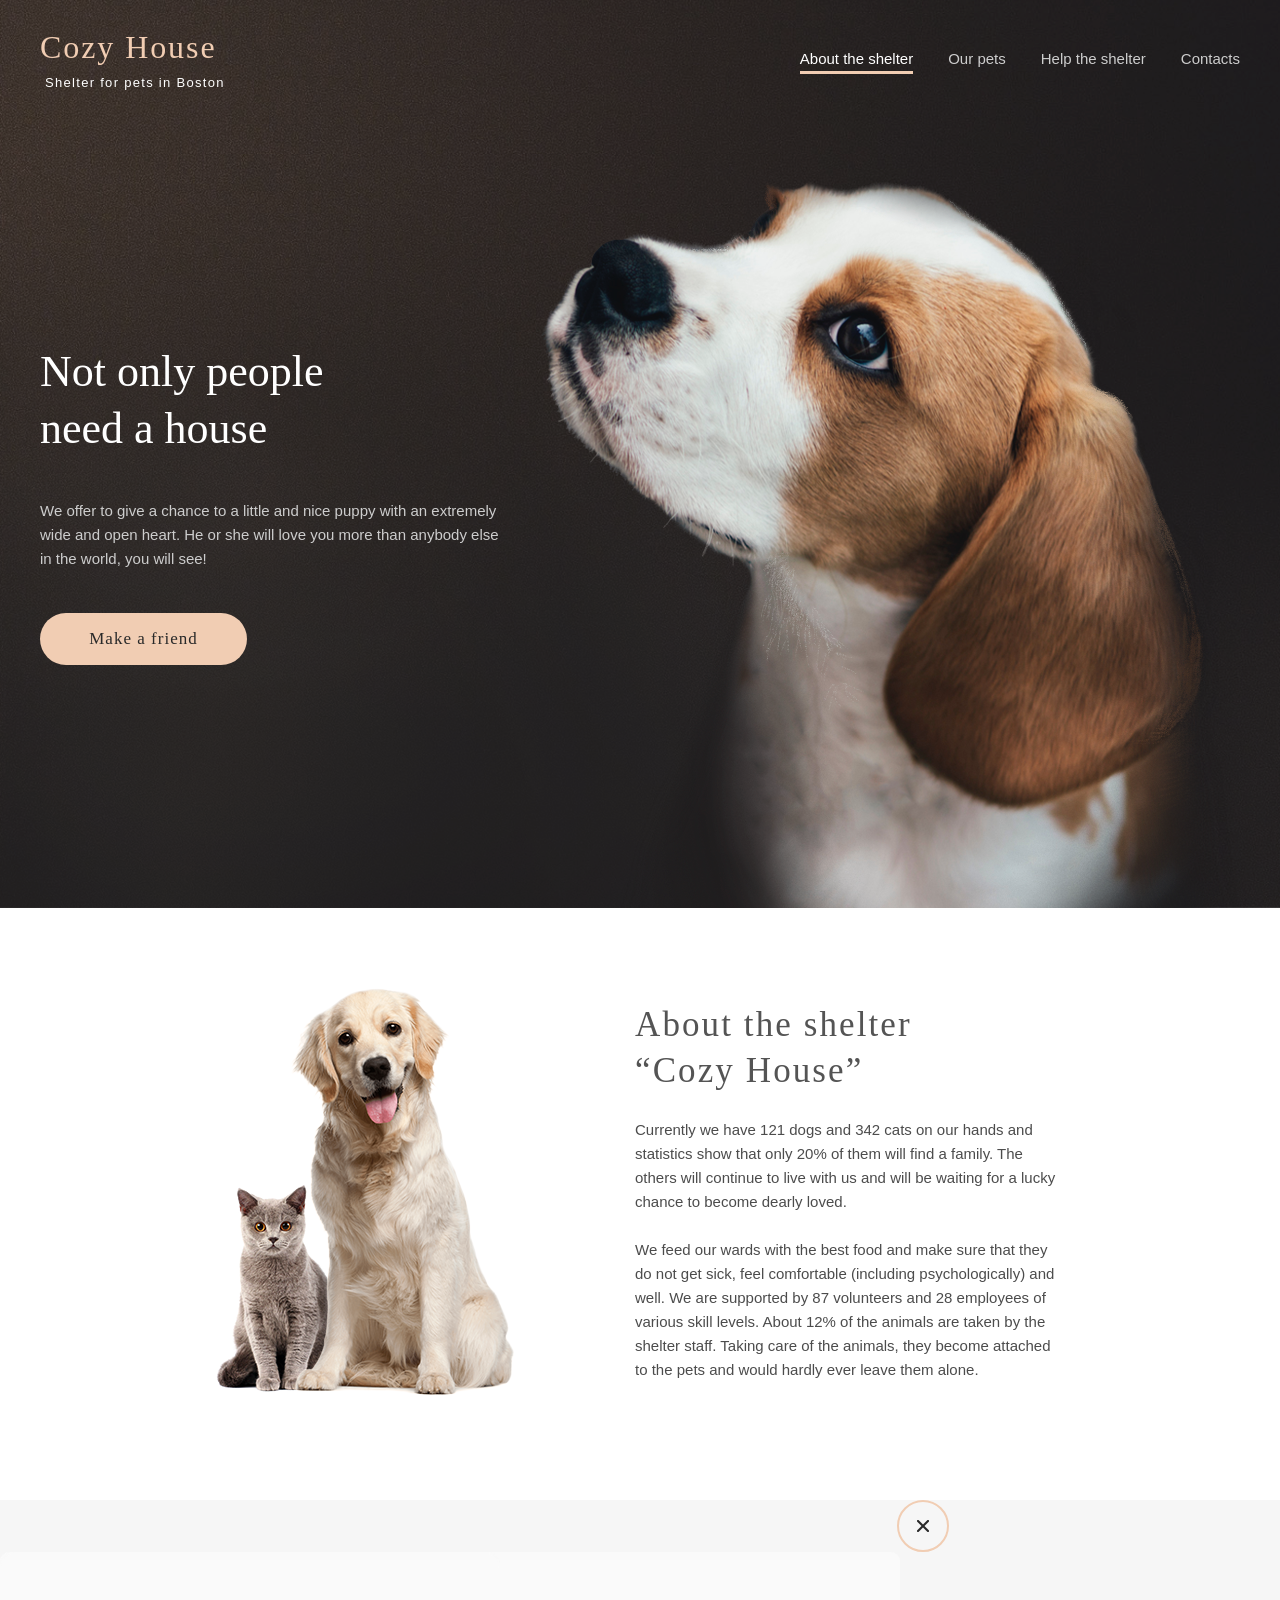
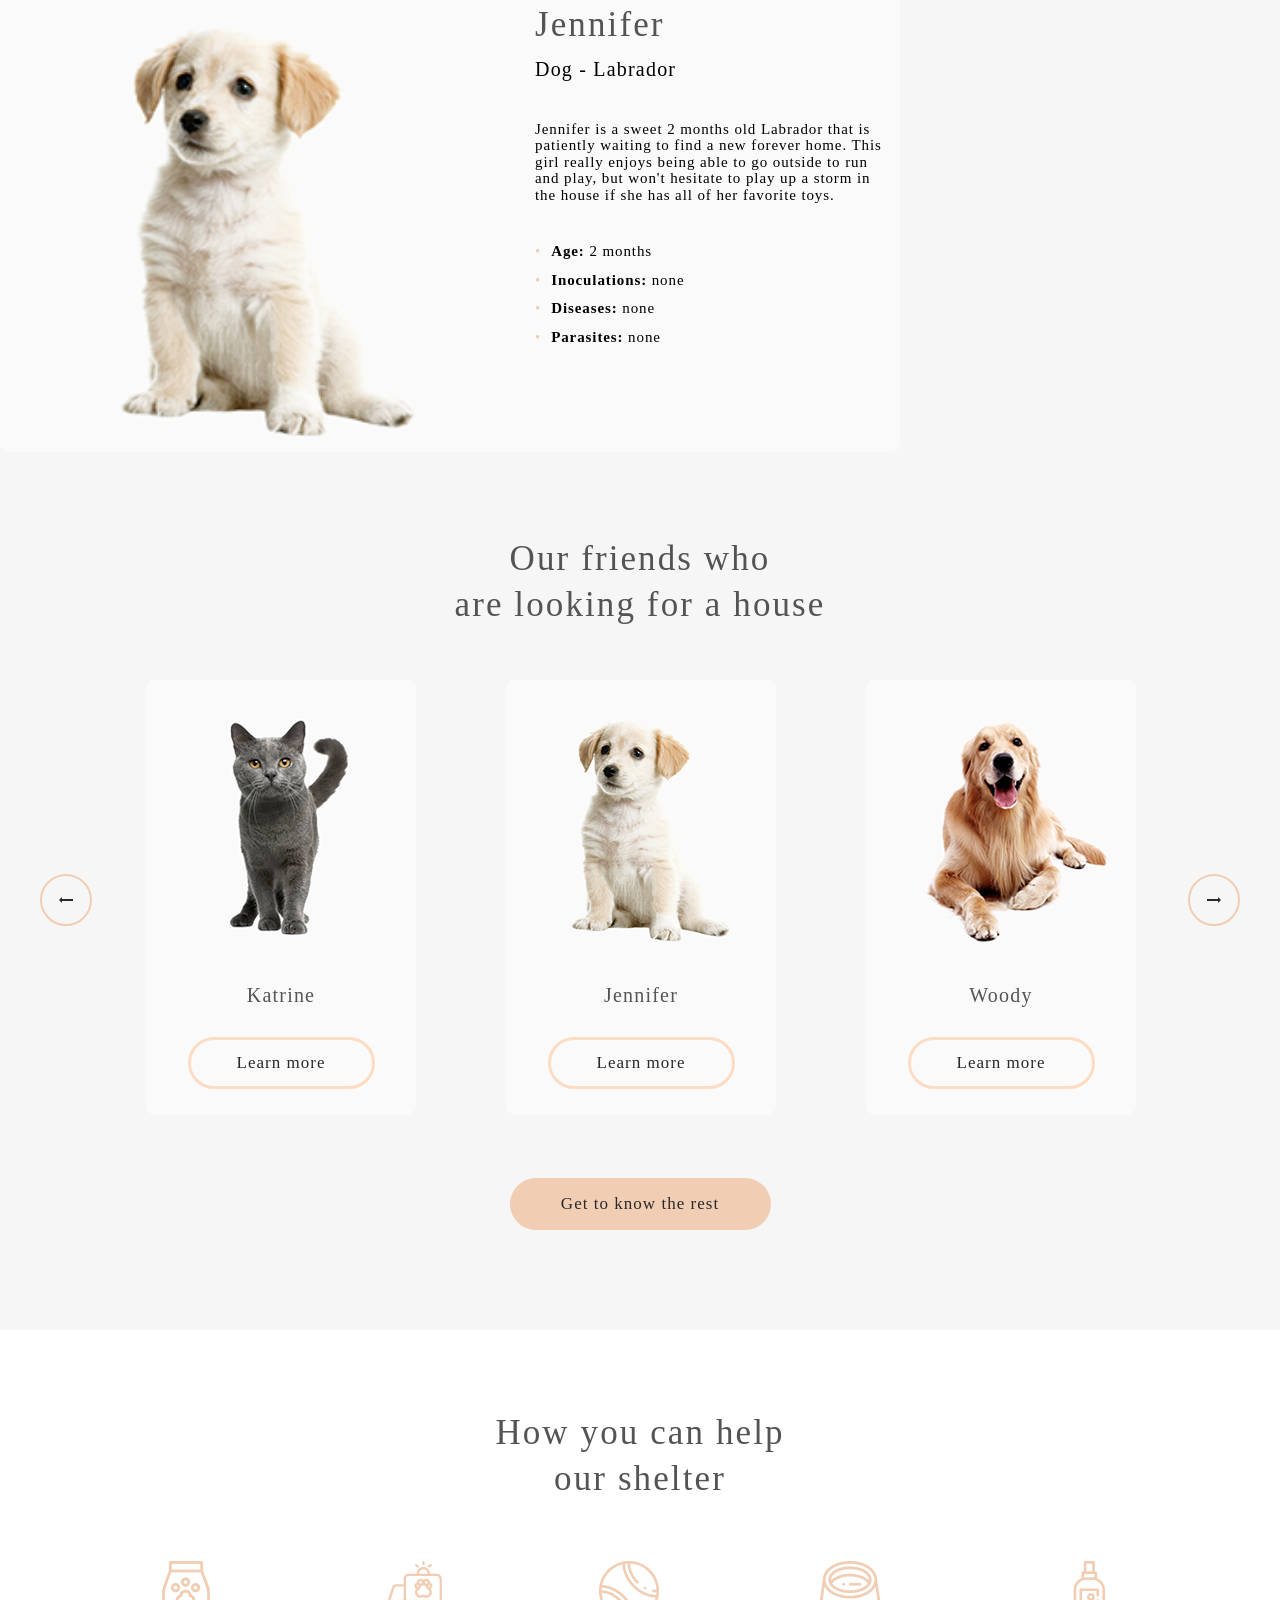
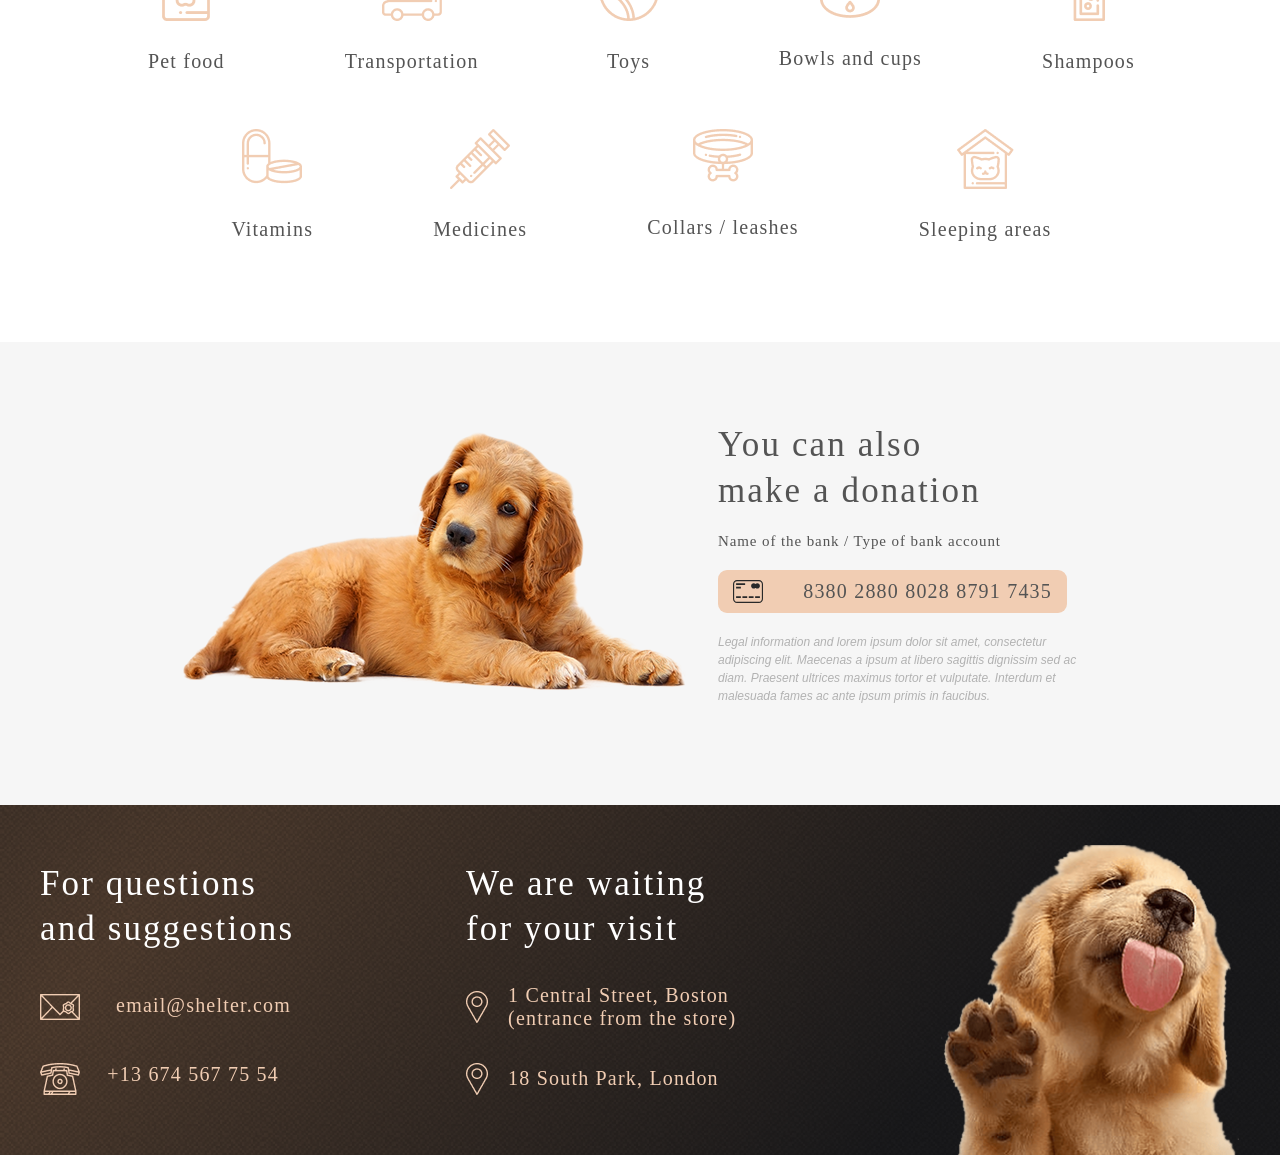
==== shelter/index.html @ 16f49cf5 "start part3" ====
<!DOCTYPE html>
<html lang="en">
  <head>
    <meta charset="UTF-8" />
    <meta http-equiv="X-UA-Compatible" content="IE=edge" />
    <meta name="viewport" content="width=device-width, initial-scale=1.0" />
    <link rel="stylesheet" href="./css/style.css" />
    <link rel="icon" href="assets/img/favicon.ico" />
    <title>Shelter</title>
  </head>
  <body>
    <header class="header">
      <div class="container">
        <a href="#">
          <div class="logo">
            <h1>Cozy House</h1>
            <p>Shelter for pets in Boston</p>
          </div></a
        >
        <div class="navigation">
          <ul>
            <li><a class="active" href="">About the shelter</a></li>
            <li><a href="./our_pets.html">Our pets</a></li>
            <li><a href="#help">Help the shelter</a></li>
            <li><a href="#footer">Contacts</a></li>
          </ul>
        </div>
      </div>
    </header>
    <main>
      <section class="not_only">
        <div class="container">
          <div class="not_only_descr">
            <h2>
              Not only people <br />
              need a house
            </h2>
            <p>
              We offer to give a chance to a little and nice puppy with an
              extremely <br />
              wide and open heart. He or she will love you more than anybody
              else <br />
              in the world, you will see!
            </p>
            <a href="#pets">Make a friend</a>

            <!-- <button>Make a friend</button> -->
          </div>
          <div class="dog_img">
            <img src="./assets/img/start-screen-puppy.png" alt="puppy" />
          </div>
        </div>
      </section>
      <section class="about">
        <div class="container">
          <div class="about_pets">
            <img src="./assets/img/about-pets.png" alt="about_pets" />
          </div>
          <div class="about_descr">
            <h3>
              About the shelter <br />
              “Cozy House”
            </h3>
            <p>
              Currently we have 121 dogs and 342 cats on our hands and
              statistics show that only 20% of them will find a family. The
              others will continue to live with us and will be waiting for a
              lucky chance to become dearly loved. <br />
              <br />
              We feed our wards with the best food and make sure that they do
              not get sick, feel comfortable (including psychologically) and
              well. We are supported by 87 volunteers and 28 employees of
              various skill levels. About 12% of the animals are taken by the
              shelter staff. Taking care of the animals, they become attached to
              the pets and would hardly ever leave them alone.
            </p>
          </div>
        </div>
      </section>
      <section id="pets" class="pets">
        <div class="pop-up">
          <div class="close-btn">
            <button></button>
          </div>
          <div class="pop-up_content">
            <div class="pop-up_img">
              <img src="./assets/img/pets-jennifer.png" alt="" />
            </div>
            <div class="pop-up_pet_info">
              <h3>Jennifer</h3>
              <h4>Dog - Labrador</h4>
              <p>
                Jennifer is a sweet 2 months old Labrador that is patiently
                waiting to find a new forever home. This girl really enjoys
                being able to go outside to run and play, but won't hesitate to
                play up a storm in the house if she has all of her favorite
                toys.
              </p>
              <ul>
                <li class="li_item">
                  <h5>Age:</h5>
                  &nbsp2 months
                </li>
                <li class="li_item">
                  <h5>Inoculations:</h5>
                  &nbspnone
                </li>
                <li class="li_item">
                  <h5>Diseases:</h5>
                  &nbspnone
                </li>

                <li class="li_item">
                  <h5>Parasites:</h5>
                  &nbspnone
                </li>
              </ul>
            </div>
          </div>
        </div>
        <div class="container">
          <h3>
            Our friends who <br />
            are looking for a house
          </h3>
          <div class="pet_cards">
            <div class="slider">
              <button class="prev-btn"></button>
              <button class="next-btn"></button>
            </div>
            <div class="pet_card_item">
              <img
                class="pet-img"
                src="./assets/img/pets-katrine.png"
                alt="pets-katrine"
              />

              <h4>Katrine</h4>
              <button>Learn more</button>
            </div>
            <div class="pet_card_item">
              <img
                class="pet-img"
                src="./assets/img/pets-jennifer.png"
                alt="pets-jennifer"
              />

              <h4>Jennifer</h4>
              <button>Learn more</button>
            </div>
            <div class="pet_card_item">
              <img
                class="pet-img"
                src="./assets/img/pets-woody.png"
                alt="pets-woody"
              />

              <h4>Woody</h4>
              <button>Learn more</button>
            </div>
          </div>
          <div class="pets_btn">
            <a href="./our_pets.html">Get to know the rest</a>
          </div>
        </div>
      </section>
      <section id="help" class="help">
        <div class="container">
          <h3>
            How you can help <br />
            our shelter
          </h3>
          <div class="help-list">
            <div class="list_item">
              <img src="./assets/img/Vector.png" alt="pet_food" />
              <h4>Pet food</h4>
            </div>
            <div class="list_item">
              <img src="./assets/img/transportation.png" alt="transportation" />
              <h4>Transportation</h4>
            </div>
            <div class="list_item">
              <img src="./assets/img/toys.png" alt="toys" />
              <h4>Toys</h4>
            </div>
            <div class="list_item">
              <img src="./assets/img/bowls-and-cups.png" alt="bowls-and-cups" />
              <h4>Bowls and cups</h4>
            </div>
            <div class="list_item">
              <img src="./assets/img/shampoos.png" alt="shampoos" />
              <h4>Shampoos</h4>
            </div>

            <div class="list_item">
              <img src="./assets/img/vitamins.png" alt="vitamins" />
              <h4>Vitamins</h4>
            </div>
            <div class="list_item">
              <img src="./assets/img/medicines.png" alt="medicines" />
              <h4>Medicines</h4>
            </div>
            <div class="list_item">
              <img
                src="./assets/img/collars-or-leashes.png"
                alt="collars-or-leashes"
              />
              <h4>Collars / leashes</h4>
            </div>
            <div class="list_item">
              <img src="./assets/img/sleeping-area.png" alt="sleeping-area" />
              <h4>Sleeping areas</h4>
            </div>
          </div>
        </div>
      </section>
      <section class="donation">
        <div class="container">
          <div class="donation-dog">
            <img src="./assets/img/donation-dog.png" alt="donation-dog" />
          </div>
          <div class="donation-descr">
            <h3>
              You can also <br />
              make a donation
            </h3>
            <h5>Name of the bank / Type of bank account</h5>
            <a href="https://qiwi.com/">
              <div class="credit_card">
                <img src="./assets/img/credit-card.svg" alt="credit-card" />
                <h4>8380 2880 8028 8791 7435</h4>
              </div>
            </a>
            <p>
              Legal information and lorem ipsum dolor sit amet, consectetur
              adipiscing elit. Maecenas a ipsum at libero sagittis dignissim sed
              ac diam. Praesent ultrices maximus tortor et vulputate. Interdum
              et malesuada fames ac ante ipsum primis in faucibus.
            </p>
          </div>
        </div>
      </section>
    </main>

    <footer id="footer" class="footer">
      <div class="container">
        <div class="contacts">
          <h3>
            For questions <br />
            and suggestions
          </h3>
          <a href="https://mail.google.com/">
            <div class="email">
              <img src="./assets/img/mail.png" alt="mail" />
              <h4>email@shelter.com</h4>
            </div>
          </a>
          <a href="tel:+136745677554">
            <div class="phone">
              <img src="./assets/img/phone.png" alt="phone" />
              <h4>+13 674 567 75 54</h4>
            </div>
          </a>
        </div>
        <div class="location">
          <h3>
            We are waiting <br />
            for your visit
          </h3>
          <a
            href="https://www.google.com/maps/search/?api=1&query=1+Central+Street,+Boston"
          >
            <div class="address">
              <img src="./assets/img/pin.png" alt="pin" />
              <h4>
                1 Central Street, Boston <br />
                (entrance from the store)
              </h4>
            </div>
          </a>

          <a
            href="https://www.google.com/maps/search/?api=1&query=18+South+Park,+London"
          >
            <div class="address">
              <img src="./assets/img/pin.png" alt="pin" />
              <h4>18 South Park, London</h4>
            </div>
          </a>
        </div>
        <img src="./assets/img/footer-puppy.png" alt="footer-puppy" />
      </div>
    </footer>
    <script src="./js/index.js"></script>
  </body>
</html>
---- shelter/css/style.css ----
@import url(./header.css);
@import url(./notOnly.css);
@import url(./about_pets.css);
@import url(./pets.css);
@import url(./help.css);
@import url(./donation.css);
@import url(./footer.css);
@import url(./pop-up.css);
* {
  box-sizing: border-box;
  margin: 0;
  padding: 0;
  transition: 0.5s;
  scroll-behavior: smooth;
}
body {
  display: flex;
  flex-direction: column;
  justify-content: space-between;
  /* height: 100vh; */
}
a {
  text-decoration: none;
}
.container {
  padding: 30px 40px 60px;
  width: 1280px;
  margin: 0 auto;
  position: relative;
}
h3 {
  font-family: "Georgia";
  font-style: normal;
  font-weight: 400;
  font-size: 35px;
  line-height: 130%;
  letter-spacing: 0.06em;
}
h5 {
  font-family: "Georgia";
  font-style: normal;
  font-weight: 400;
  font-size: 15px;
  line-height: 110%;
  letter-spacing: 0.06em;
}
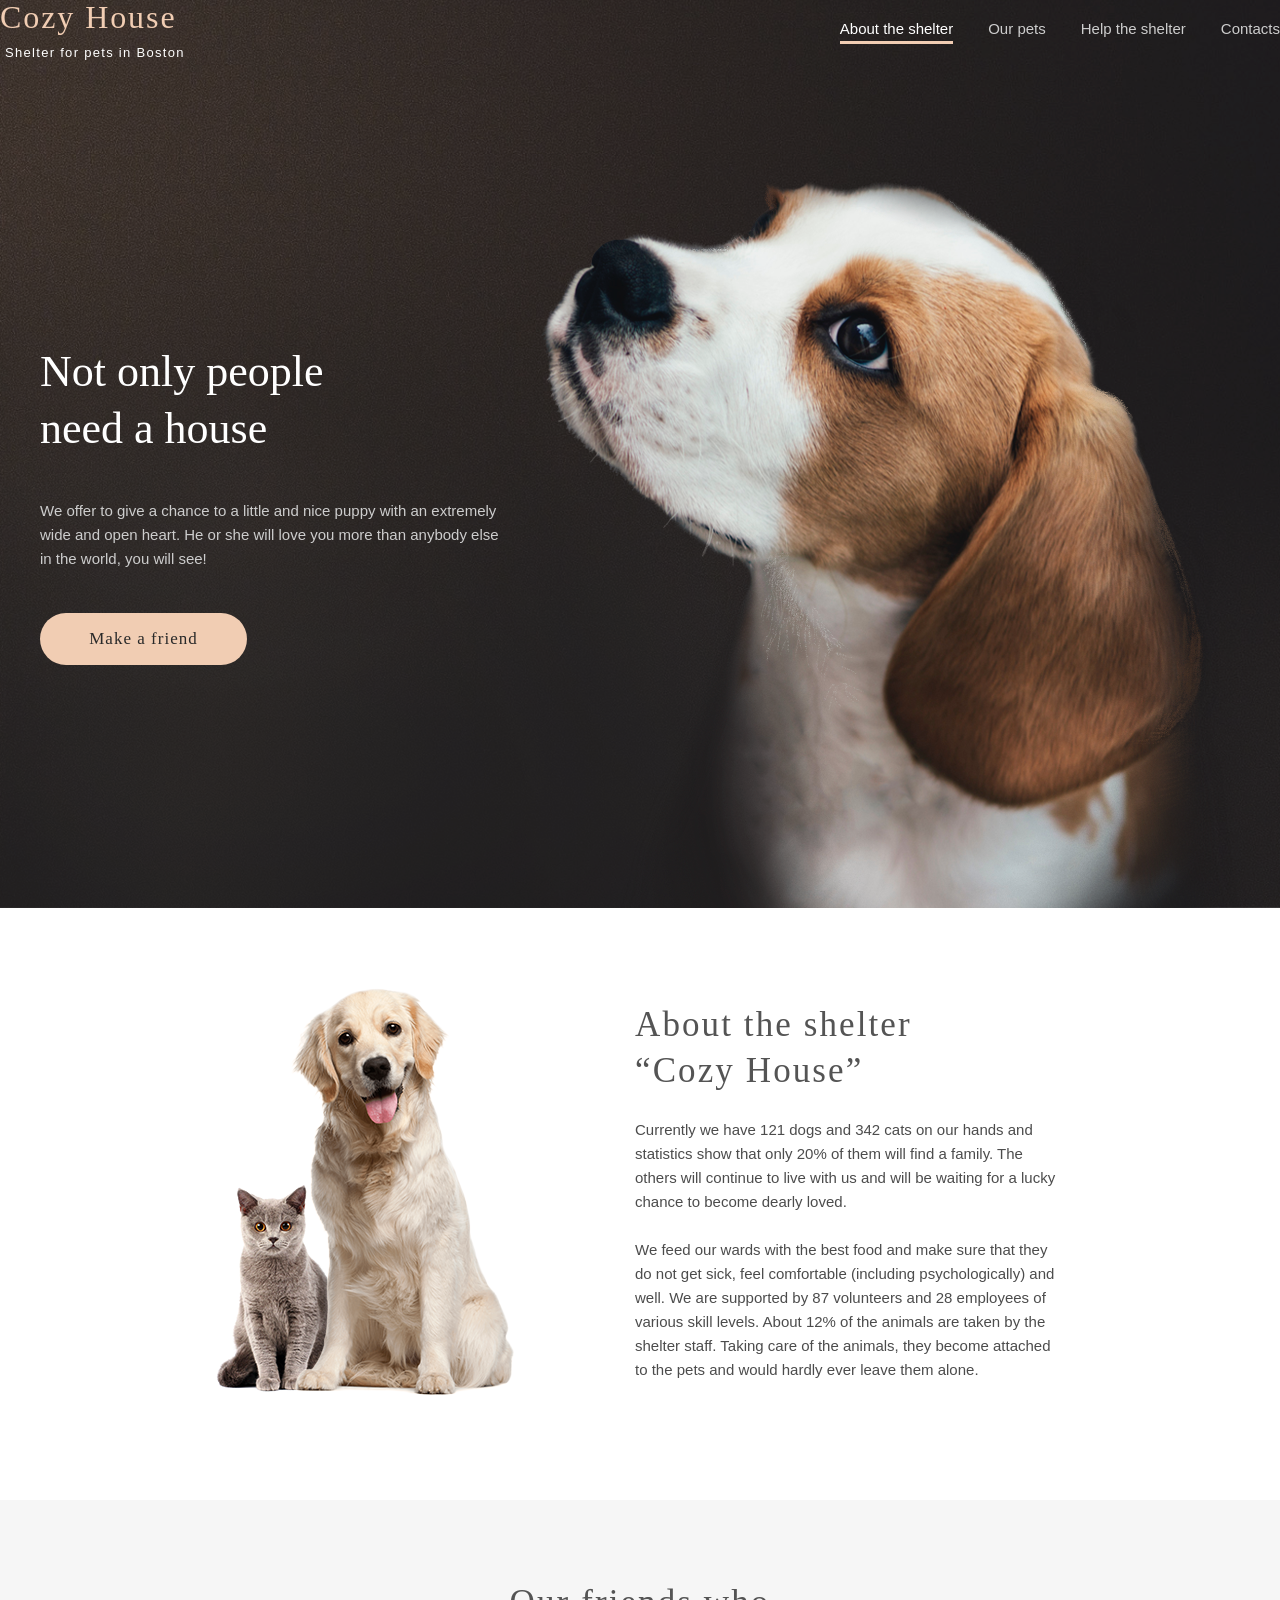
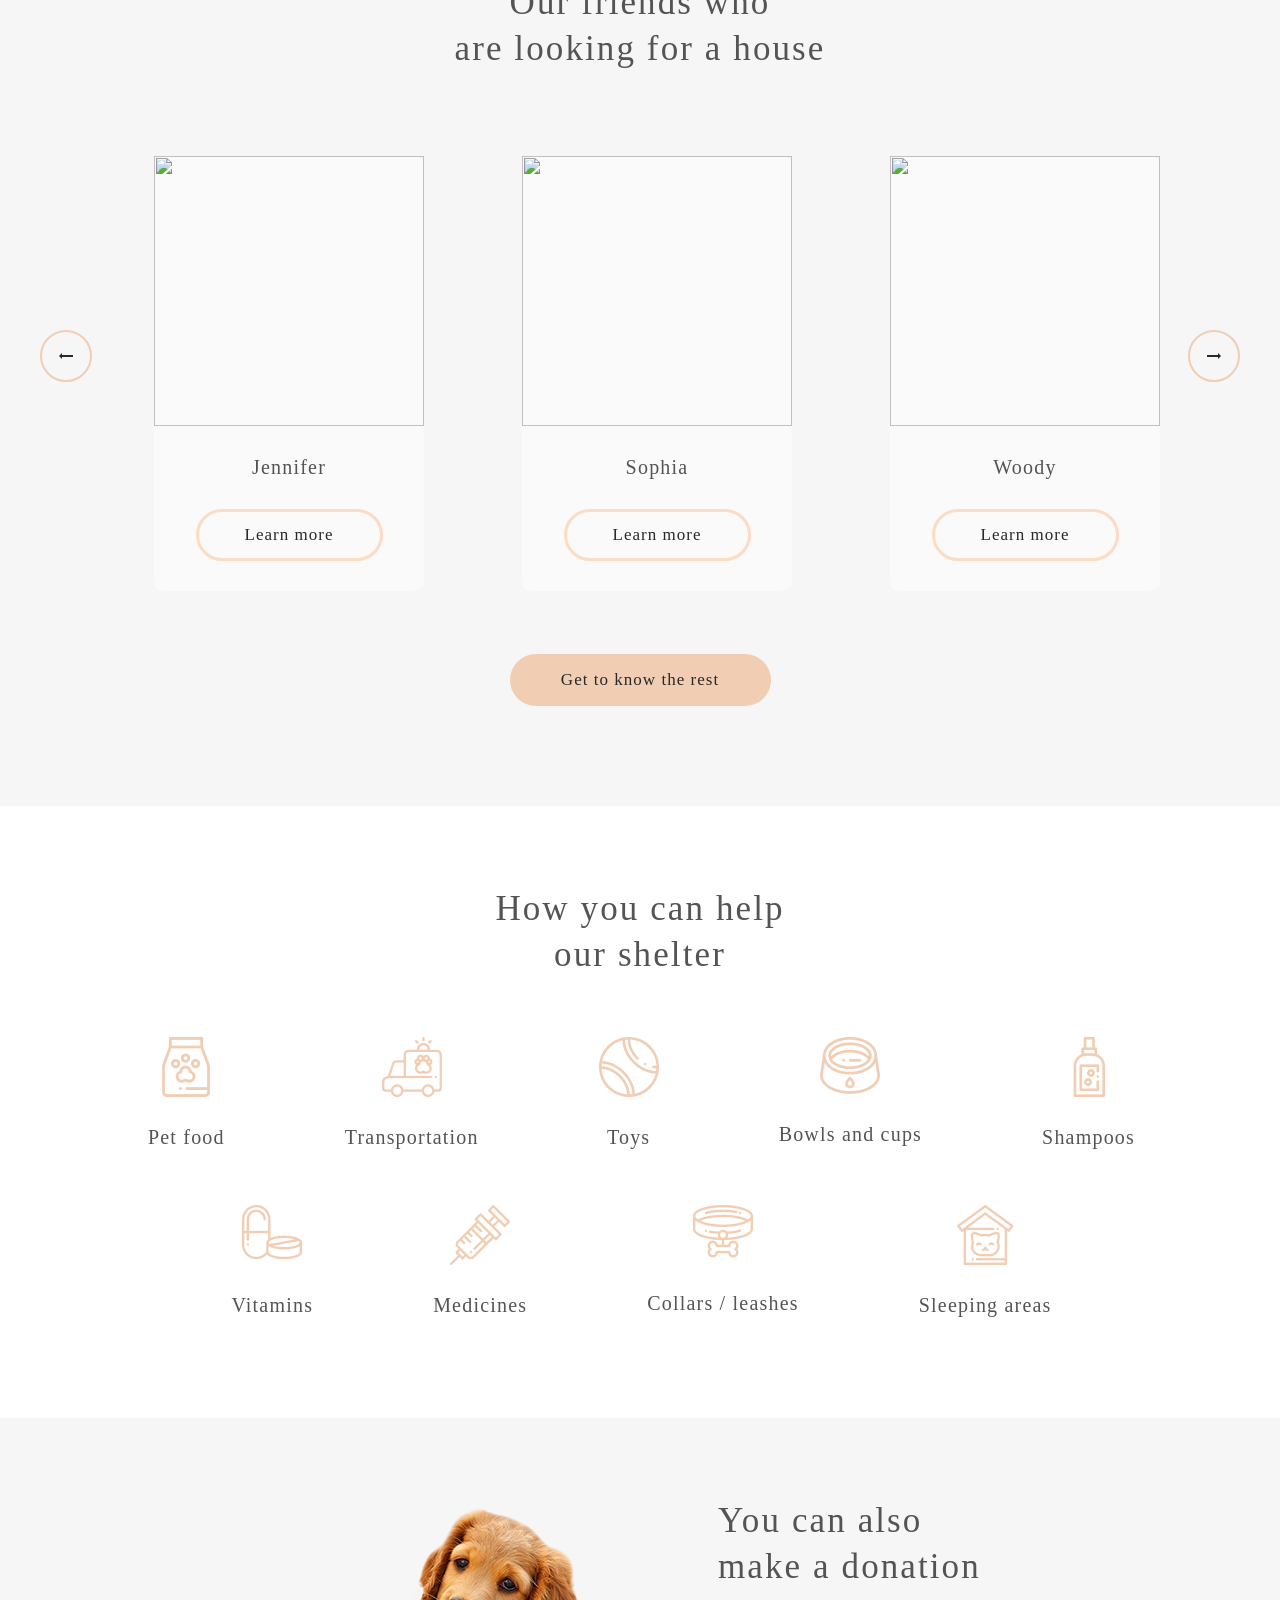
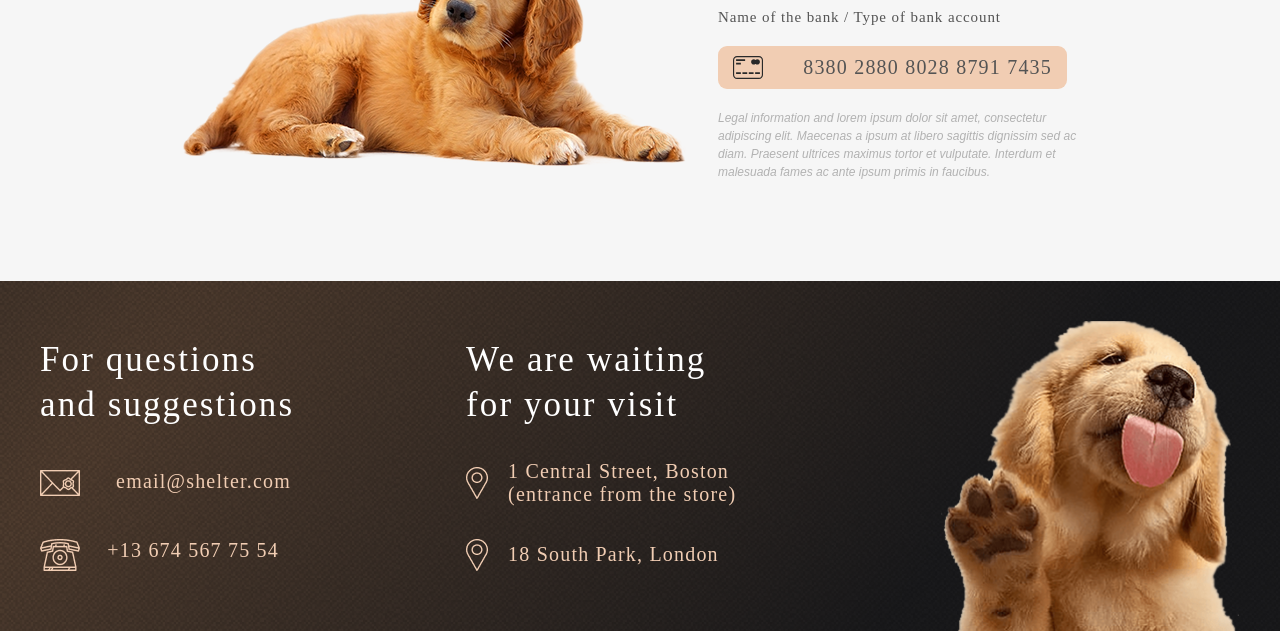
==== commit 7ccb4909: "done pop_up main" ====
--- a/shelter/index.html
+++ b/shelter/index.html
@@ -78,46 +78,6 @@
         </div>
       </section>
       <section id="pets" class="pets">
-        <div class="pop-up">
-          <div class="close-btn">
-            <button></button>
-          </div>
-          <div class="pop-up_content">
-            <div class="pop-up_img">
-              <img src="./assets/img/pets-jennifer.png" alt="" />
-            </div>
-            <div class="pop-up_pet_info">
-              <h3>Jennifer</h3>
-              <h4>Dog - Labrador</h4>
-              <p>
-                Jennifer is a sweet 2 months old Labrador that is patiently
-                waiting to find a new forever home. This girl really enjoys
-                being able to go outside to run and play, but won't hesitate to
-                play up a storm in the house if she has all of her favorite
-                toys.
-              </p>
-              <ul>
-                <li class="li_item">
-                  <h5>Age:</h5>
-                  &nbsp2 months
-                </li>
-                <li class="li_item">
-                  <h5>Inoculations:</h5>
-                  &nbspnone
-                </li>
-                <li class="li_item">
-                  <h5>Diseases:</h5>
-                  &nbspnone
-                </li>
-
-                <li class="li_item">
-                  <h5>Parasites:</h5>
-                  &nbspnone
-                </li>
-              </ul>
-            </div>
-          </div>
-        </div>
         <div class="container">
           <h3>
             Our friends who <br />
@@ -127,36 +87,6 @@
             <div class="slider">
               <button class="prev-btn"></button>
               <button class="next-btn"></button>
-            </div>
-            <div class="pet_card_item">
-              <img
-                class="pet-img"
-                src="./assets/img/pets-katrine.png"
-                alt="pets-katrine"
-              />
-
-              <h4>Katrine</h4>
-              <button>Learn more</button>
-            </div>
-            <div class="pet_card_item">
-              <img
-                class="pet-img"
-                src="./assets/img/pets-jennifer.png"
-                alt="pets-jennifer"
-              />
-
-              <h4>Jennifer</h4>
-              <button>Learn more</button>
-            </div>
-            <div class="pet_card_item">
-              <img
-                class="pet-img"
-                src="./assets/img/pets-woody.png"
-                alt="pets-woody"
-              />
-
-              <h4>Woody</h4>
-              <button>Learn more</button>
             </div>
           </div>
           <div class="pets_btn">
@@ -291,6 +221,6 @@
         <img src="./assets/img/footer-puppy.png" alt="footer-puppy" />
       </div>
     </footer>
-    <script src="./js/index.js"></script>
+    <script type="module" src="./js/index.js"></script>
   </body>
 </html>
--- a/shelter/css/style.css
+++ b/shelter/css/style.css
@@ -5,7 +5,6 @@
 @import url(./help.css);
 @import url(./donation.css);
 @import url(./footer.css);
-@import url(./pop-up.css);
 * {
   box-sizing: border-box;
   margin: 0;
@@ -23,10 +22,15 @@
   text-decoration: none;
 }
 .container {
-  padding: 30px 40px 60px;
   width: 1280px;
   margin: 0 auto;
   position: relative;
+}
+html {
+  overflow-x: hidden;
+}
+body {
+  overflow-x: hidden;
 }
 h3 {
   font-family: "Georgia";
@@ -44,3 +48,31 @@
   line-height: 110%;
   letter-spacing: 0.06em;
 }
+.overlay {
+  position: fixed;
+  top: 0;
+  left: 0;
+  height: 100%;
+  width: 100%;
+  z-index: 1;
+  background-color: rgba(41, 41, 41, 0.8);
+}
+@media (min-width: 768px) and (max-width: 1279px) {
+  .container {
+    width: 768px;
+  }
+}
+@media (min-width: 320px) and (max-width: 767.98px) {
+  .container {
+    width: 320px;
+  }
+
+  h3 {
+    font-family: "Georgia";
+    font-style: normal;
+    font-weight: 400;
+    font-size: 25px;
+    line-height: 130%;
+    letter-spacing: 0.06em;
+  }
+}
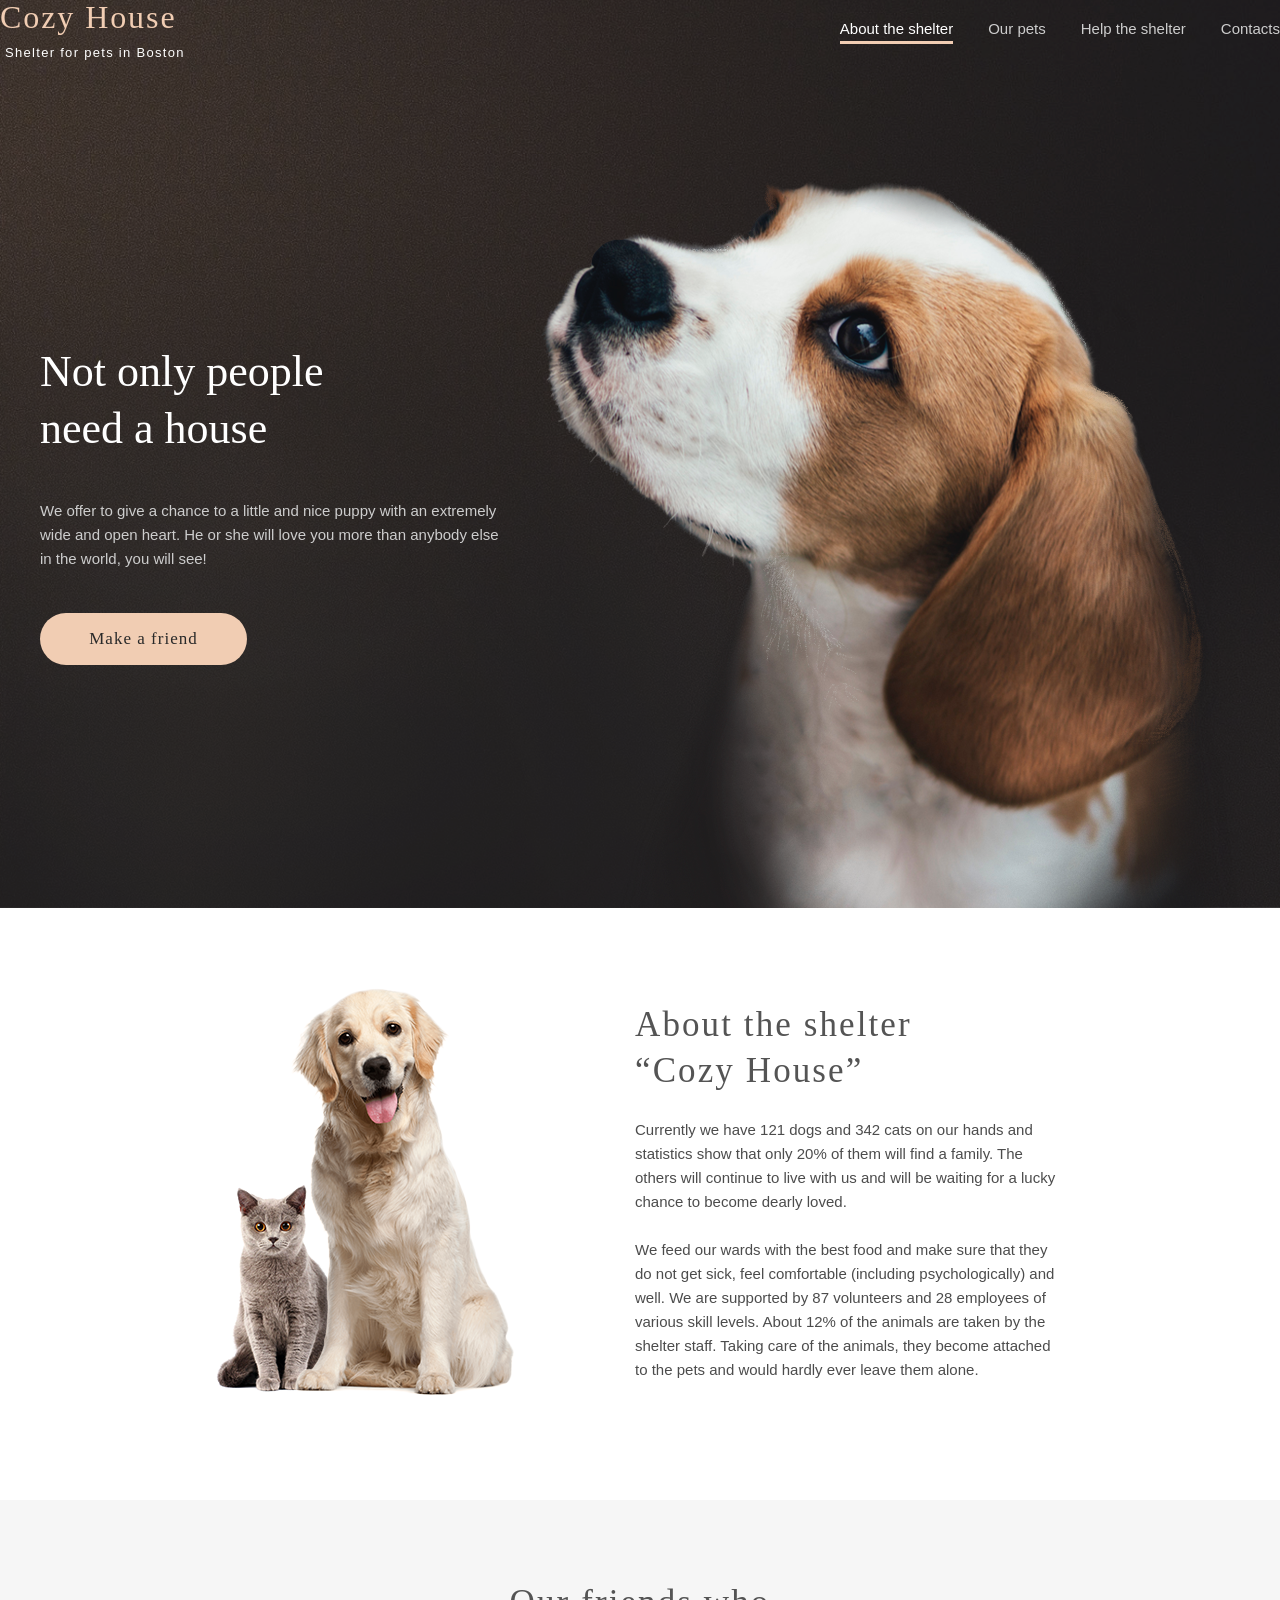
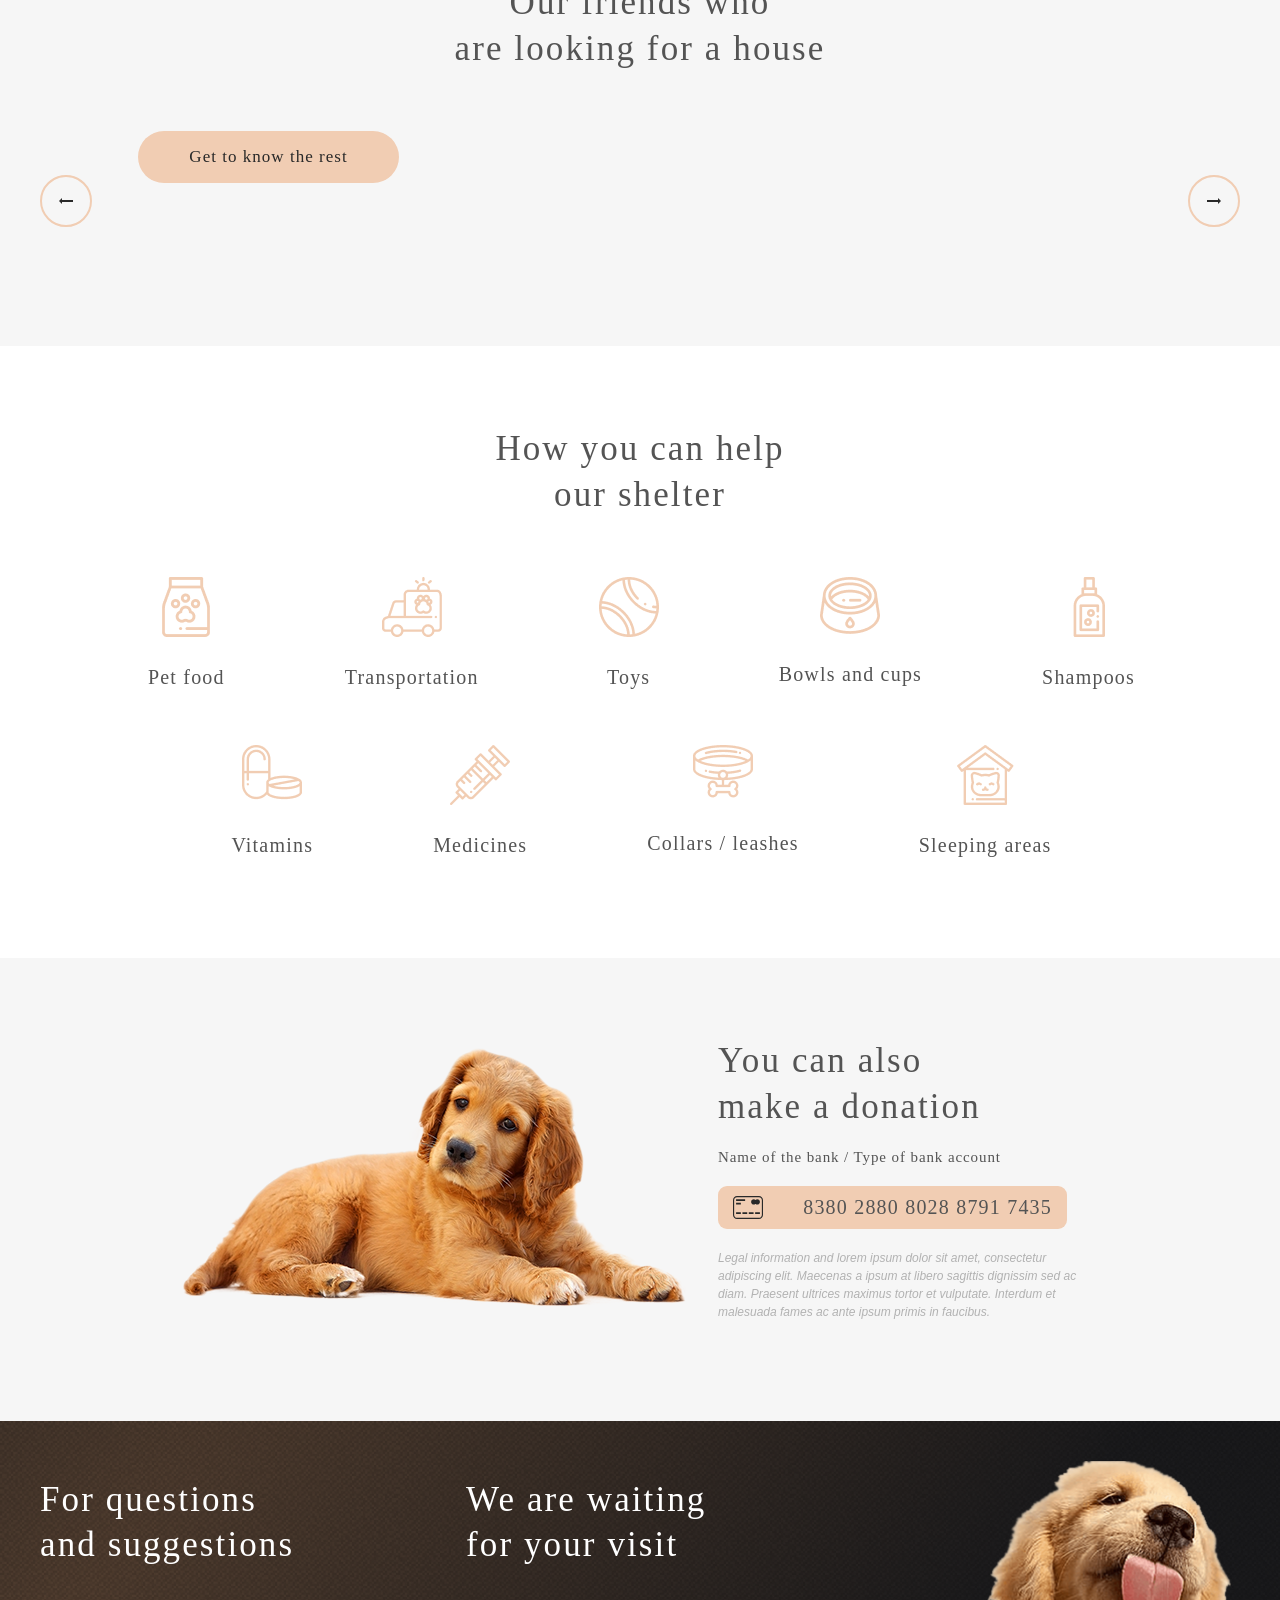
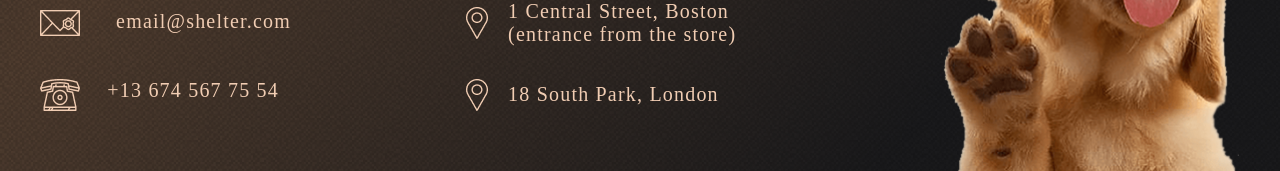
==== commit 9fd41428: "fix html" ====
--- a/shelter/index.html
+++ b/shelter/index.html
@@ -88,10 +88,40 @@
               <button class="prev-btn"></button>
               <button class="next-btn"></button>
             </div>
-          </div>
+            <!-- <div class="pet_card_item">
+              <img
+                class="pet-img"
+                src="./assets/img/pets-katrine.png"
+                alt="pets-katrine"
+              />
+
+              <h4>Katrine</h4>
+              <button>Learn more</button>
+            </div>
+            <div class="pet_card_item">
+              <img
+                class="pet-img"
+                src="./assets/img/pets-jennifer.png"
+                alt="pets-jennifer"
+              />
+
+              <h4>Jennifer</h4>
+              <button>Learn more</button>
+            </div>
+            <div class="pet_card_item">
+              <img
+                class="pet-img"
+                src="./assets/img/pets-woody.png"
+                alt="pets-woody"
+              />
+
+              <h4>Woody</h4>
+              <button>Learn more</button>
+            </div>
+          </div> -->
           <div class="pets_btn">
             <a href="./our_pets.html">Get to know the rest</a>
-          </div>
+          </div> 
         </div>
       </section>
       <section id="help" class="help">
@@ -221,6 +251,6 @@
         <img src="./assets/img/footer-puppy.png" alt="footer-puppy" />
       </div>
     </footer>
-    <script type="module" src="./js/index.js"></script>
+    <script src="./js/index.js"></script>
   </body>
 </html>
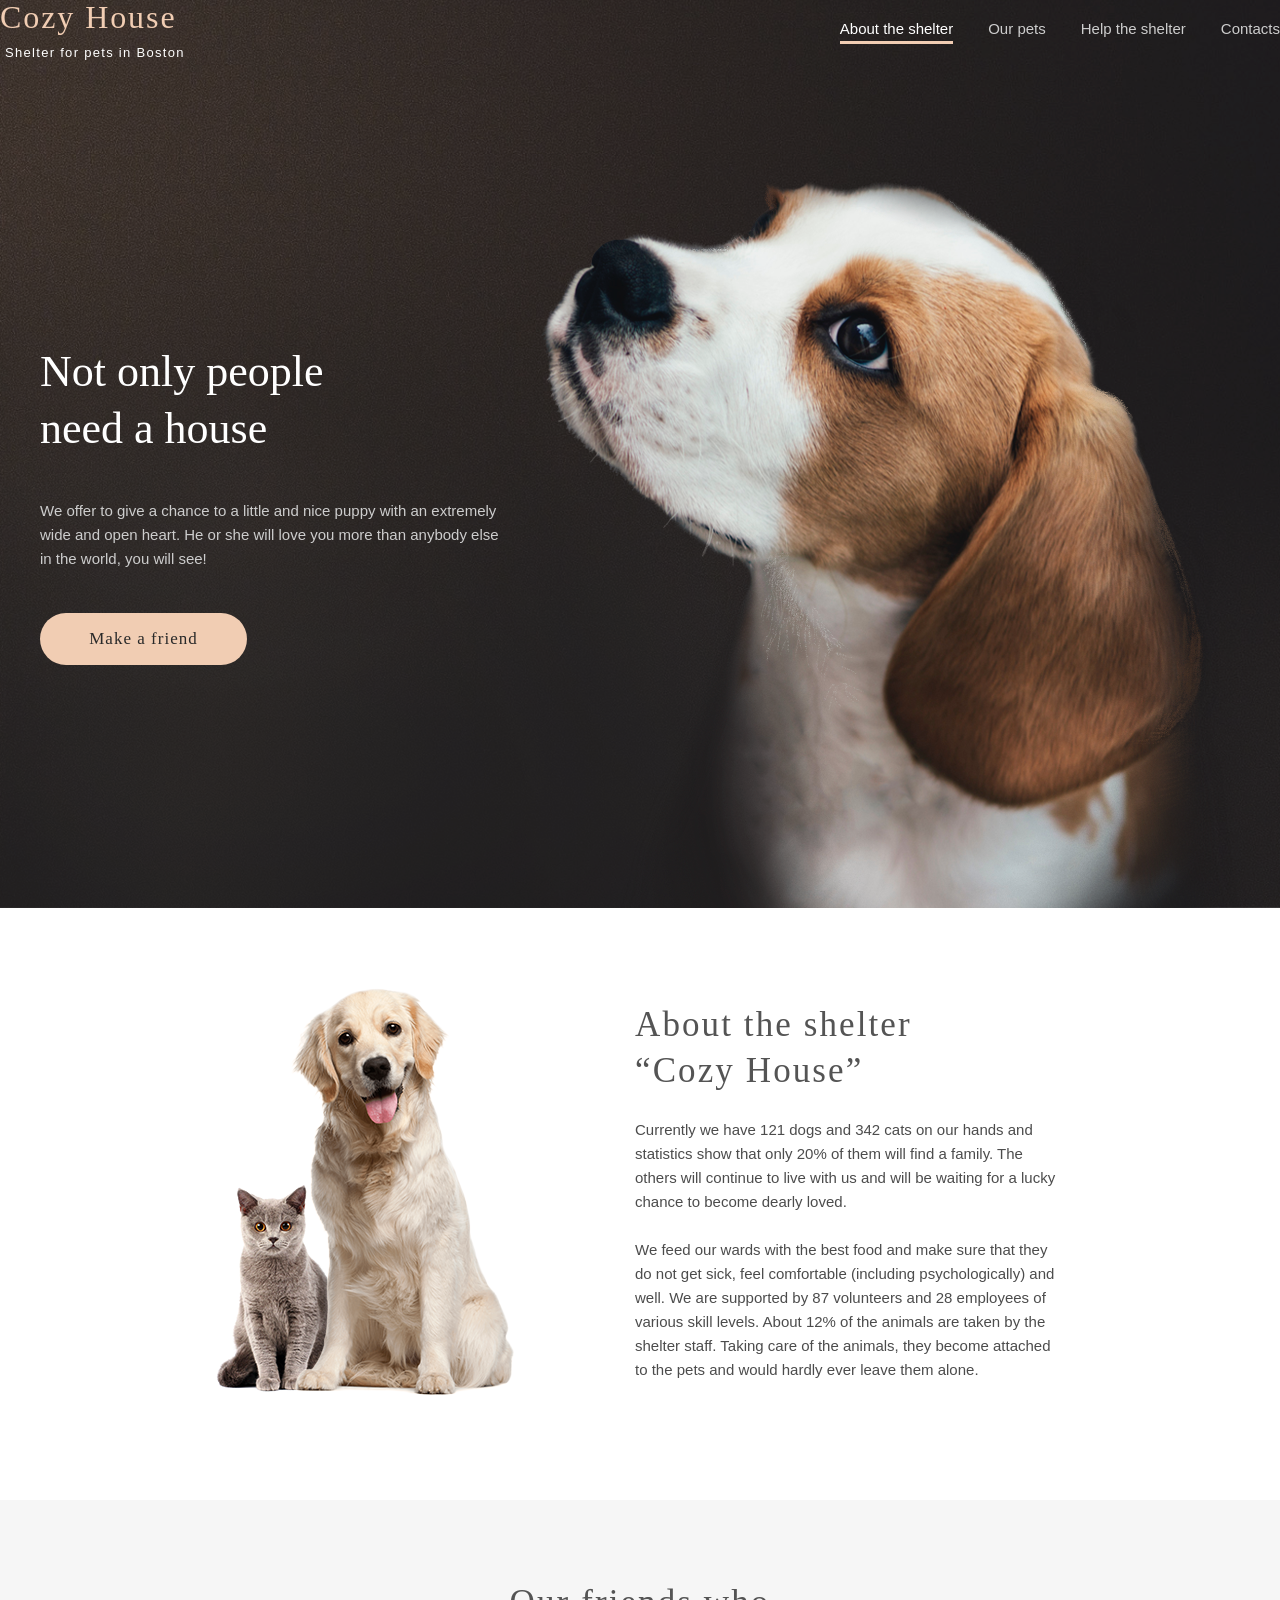
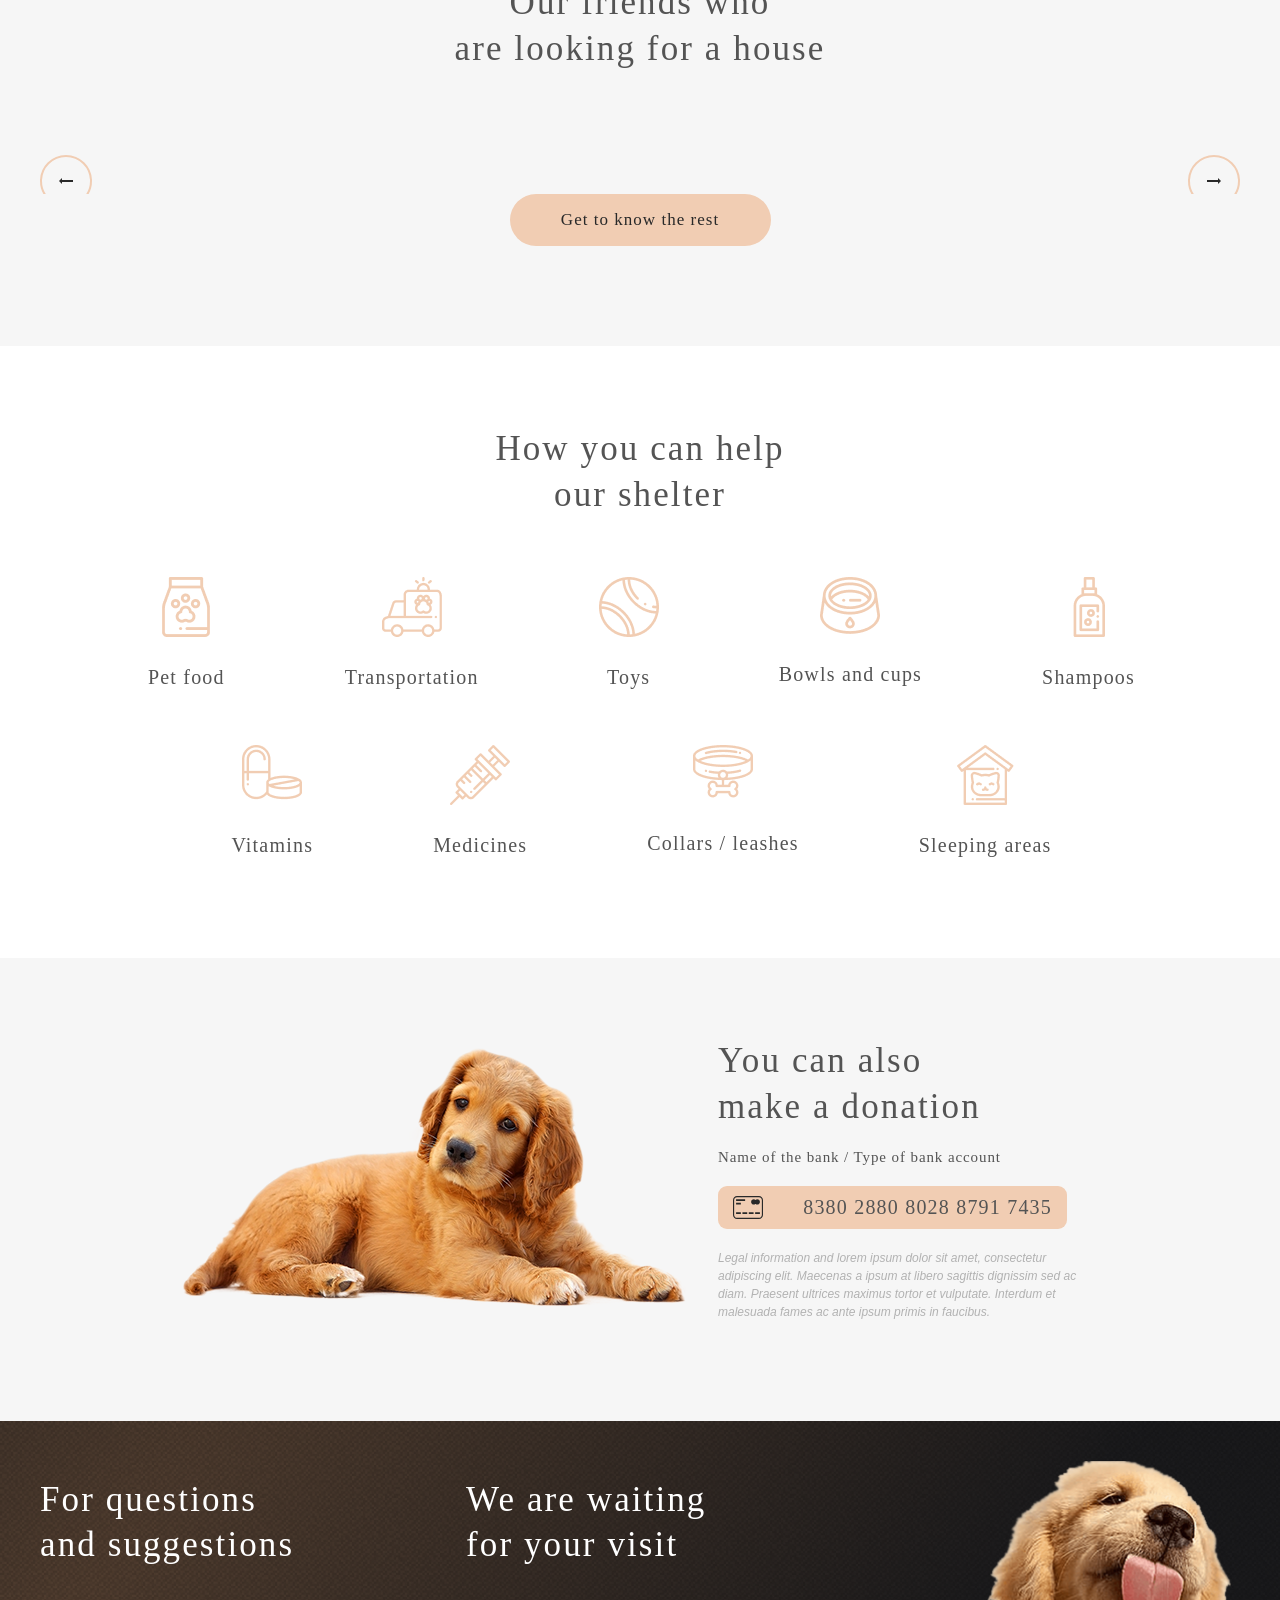
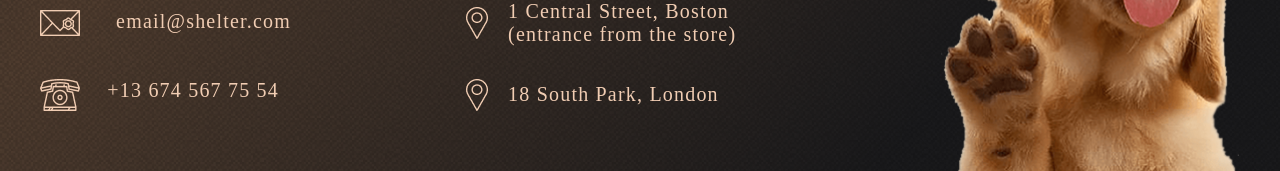
==== commit 36dd32de: "one more" ====
--- a/shelter/index.html
+++ b/shelter/index.html
@@ -117,11 +117,11 @@
 
               <h4>Woody</h4>
               <button>Learn more</button>
-            </div>
-          </div> -->
+            </div>-->
+          </div>
           <div class="pets_btn">
             <a href="./our_pets.html">Get to know the rest</a>
-          </div> 
+          </div>
         </div>
       </section>
       <section id="help" class="help">
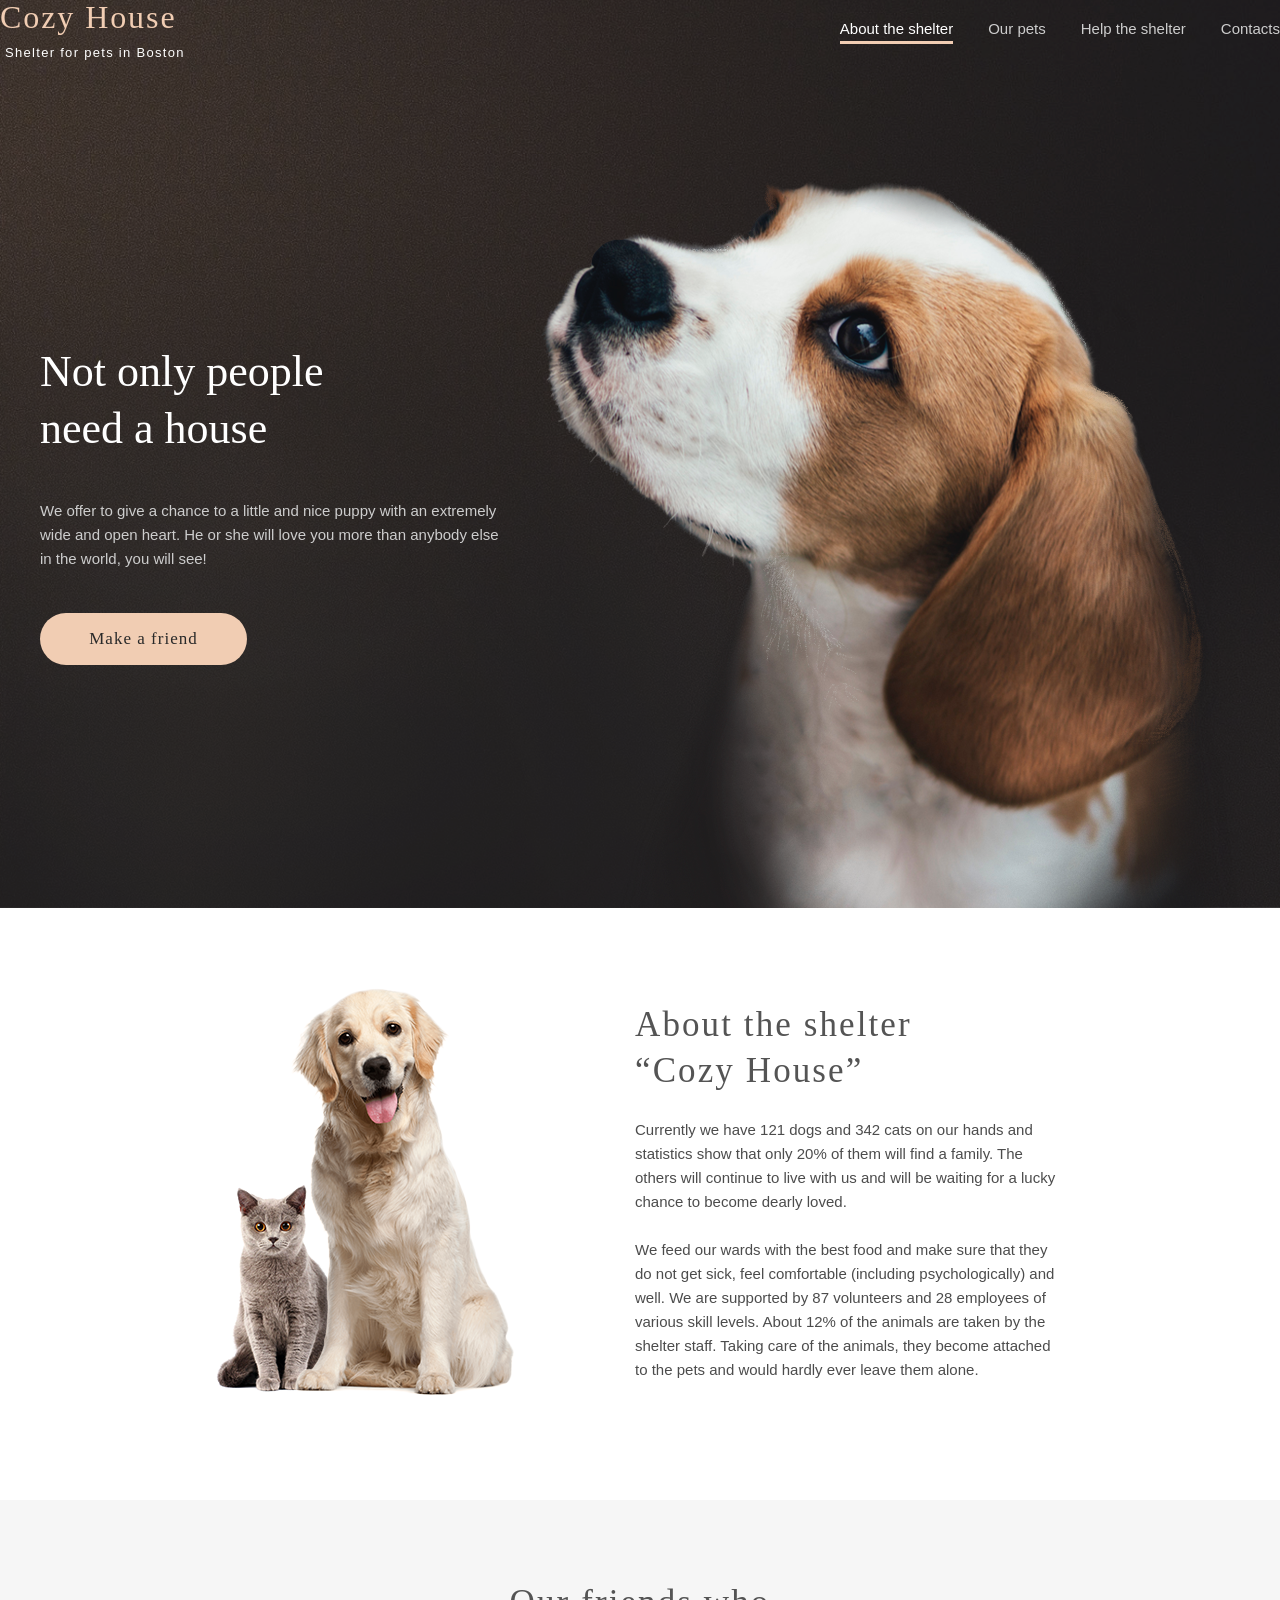
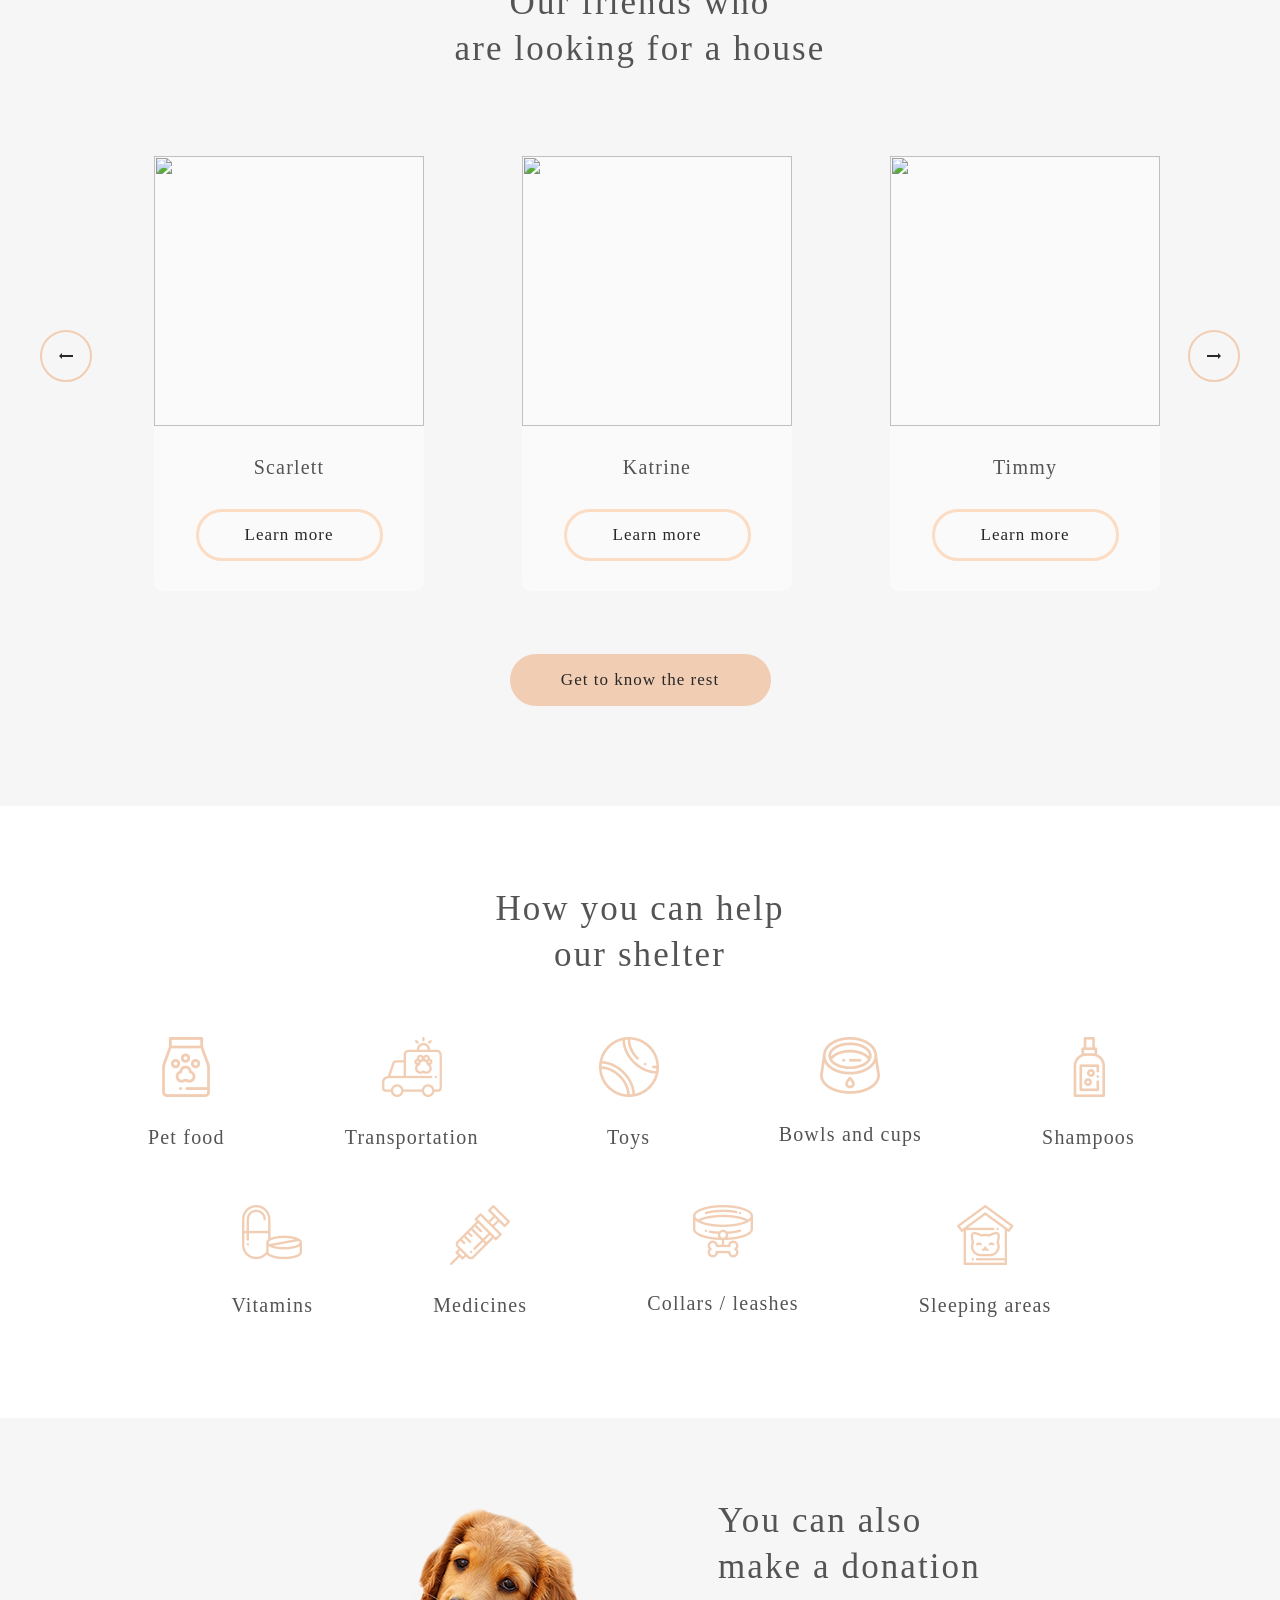
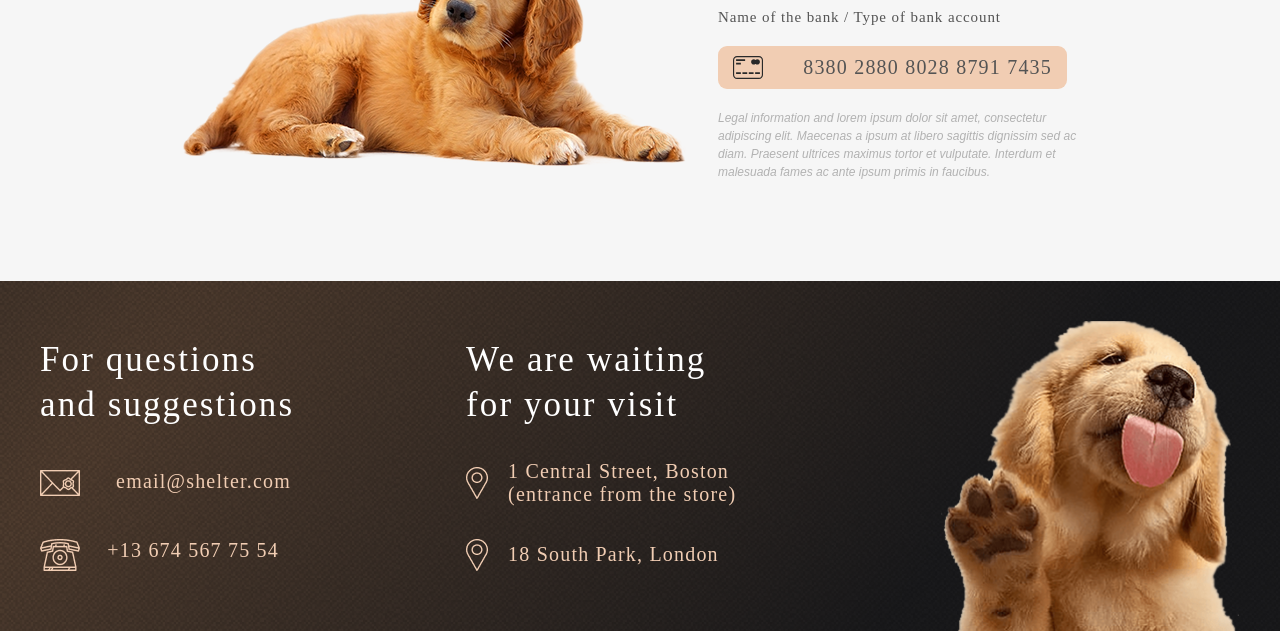
==== commit d6aefaef: "add js links" ====
--- a/shelter/index.html
+++ b/shelter/index.html
@@ -251,6 +251,6 @@
         <img src="./assets/img/footer-puppy.png" alt="footer-puppy" />
       </div>
     </footer>
-    <script src="./js/index.js"></script>
+    <script type="module" src="./js/index.js"></script>
   </body>
 </html>
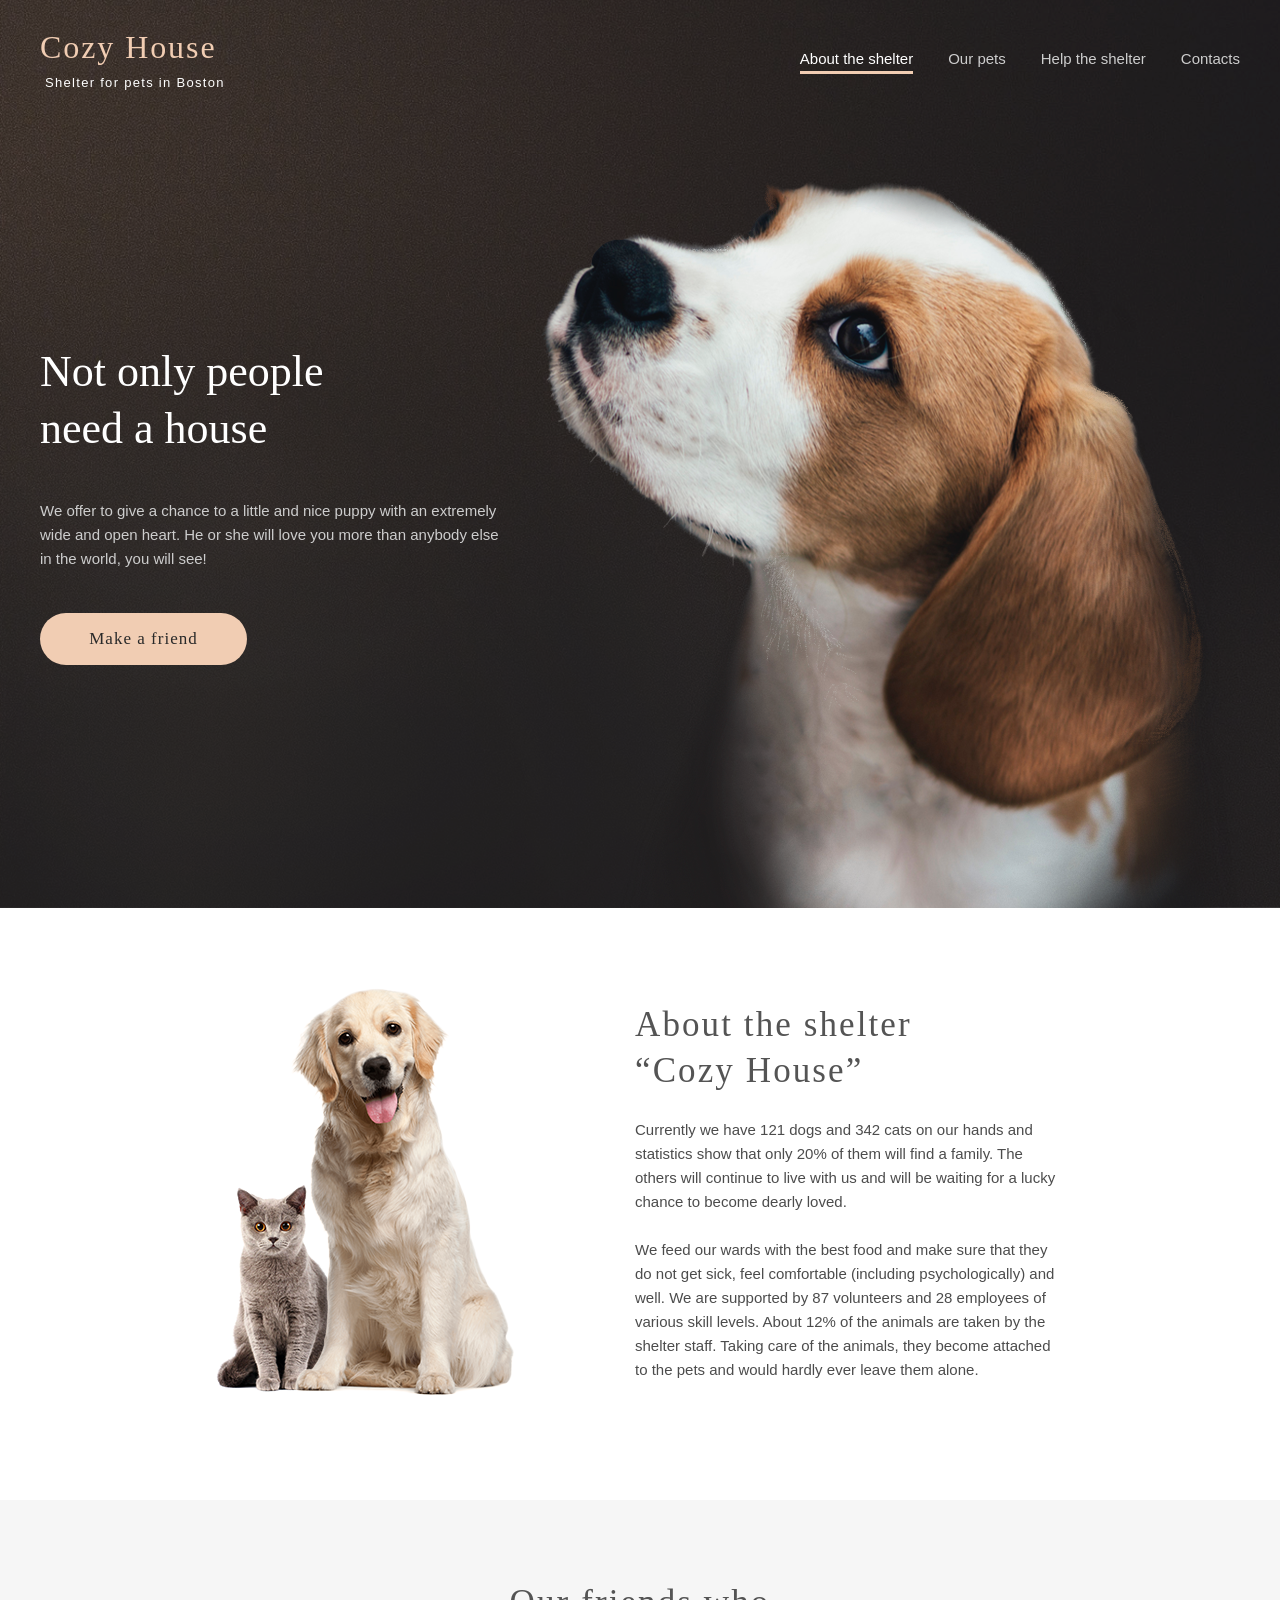
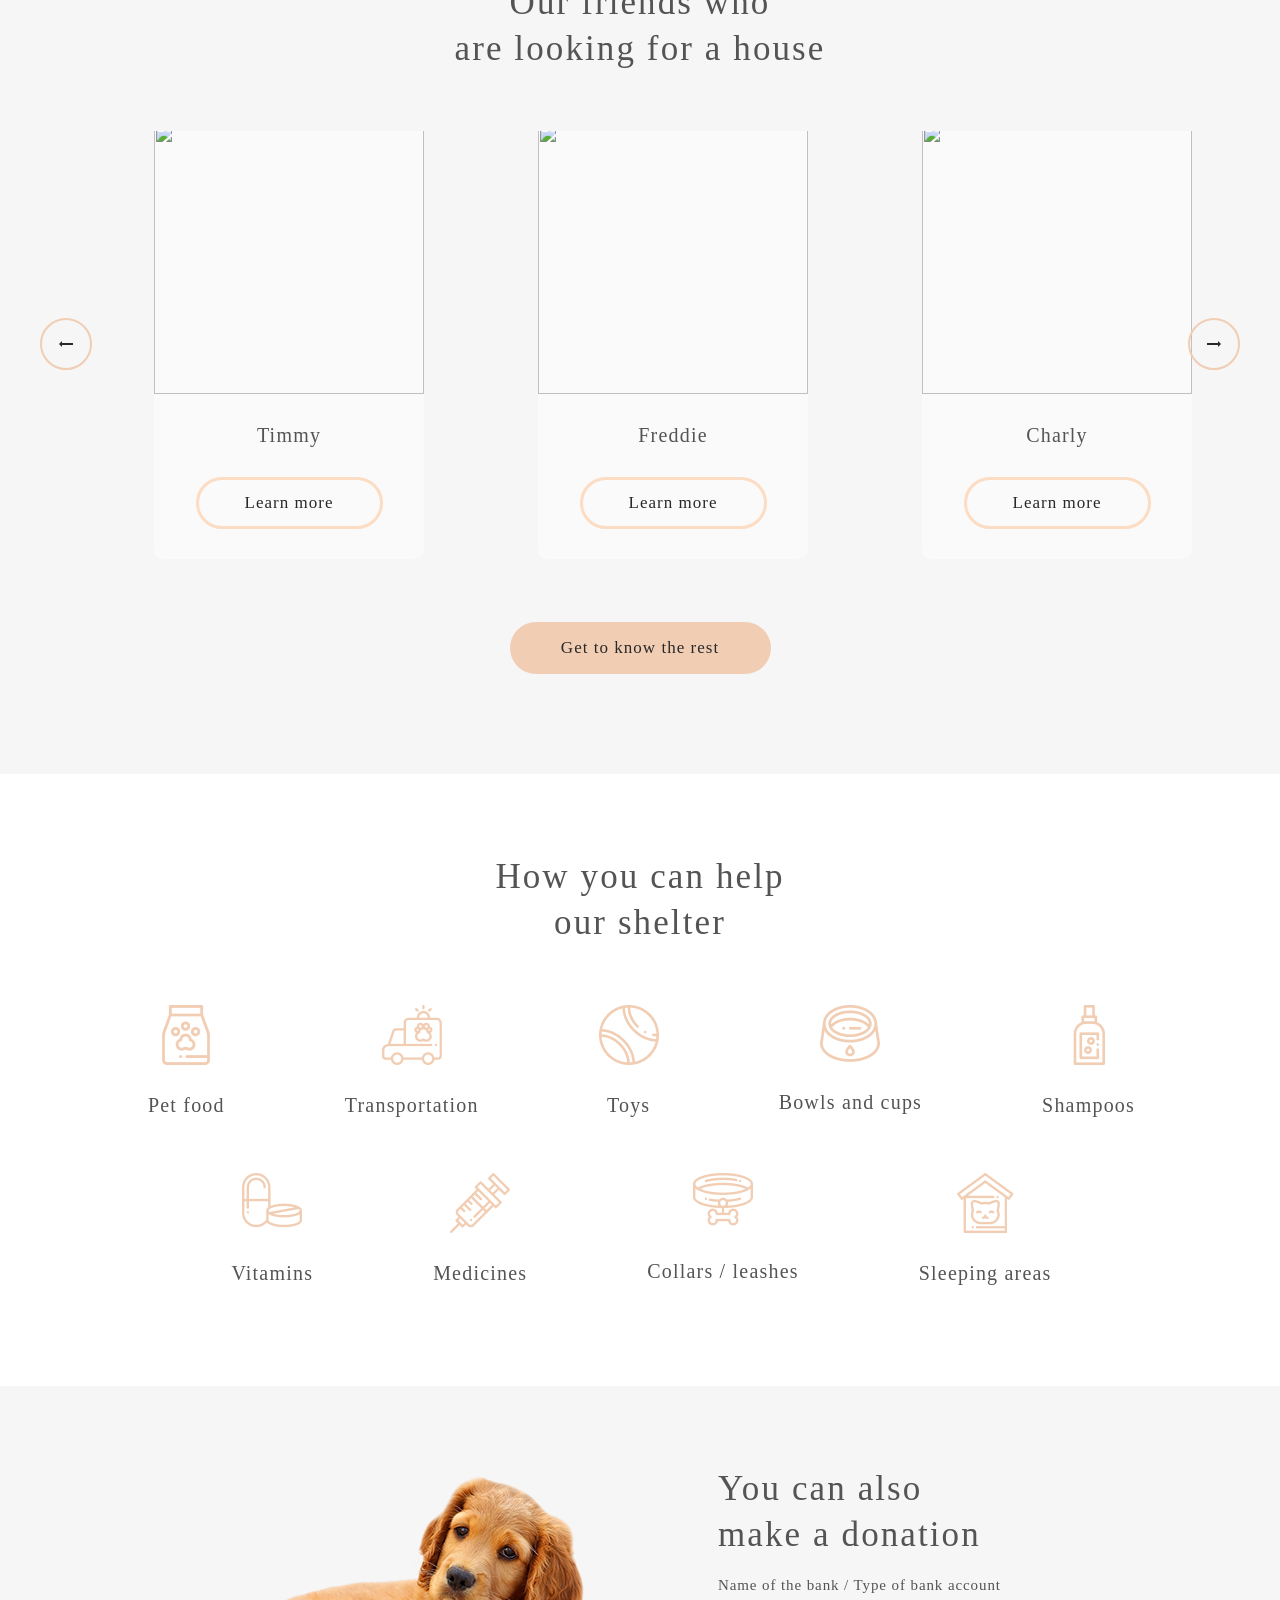
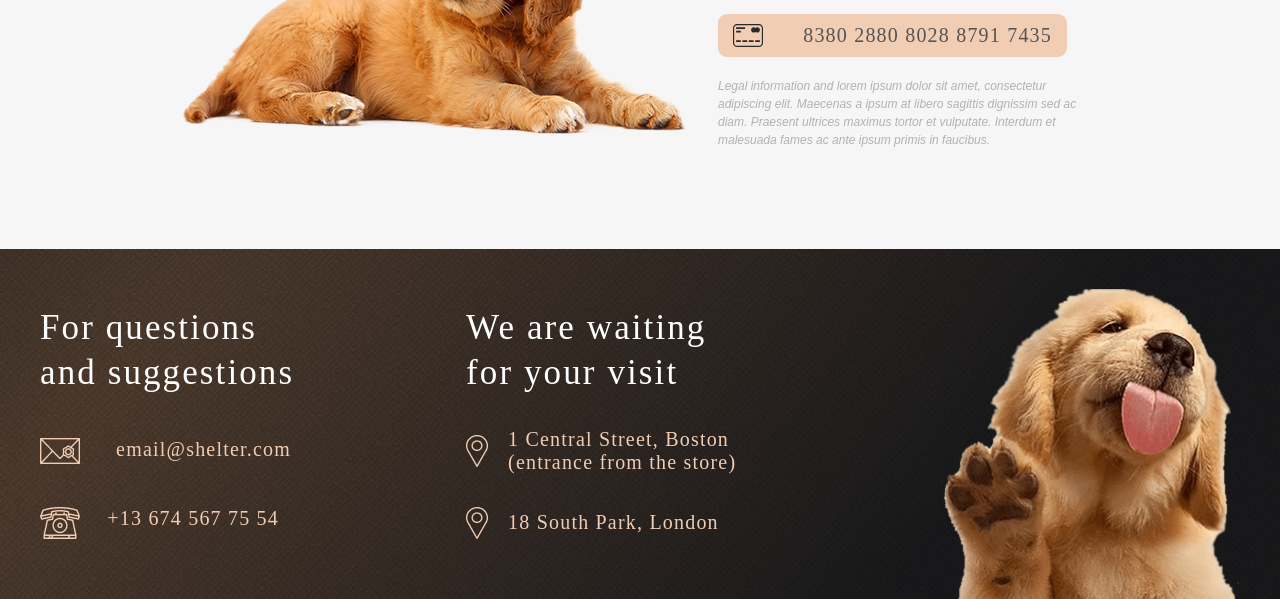
==== commit 25c8d918: "Merge branch 'shelter' into shelter-part3" ====
--- a/shelter/index.html
+++ b/shelter/index.html
@@ -17,6 +17,9 @@
             <p>Shelter for pets in Boston</p>
           </div></a
         >
+        <div class="menu_icon">
+          <span></span>
+        </div>
         <div class="navigation">
           <ul>
             <li><a class="active" href="">About the shelter</a></li>
@@ -35,7 +38,7 @@
               Not only people <br />
               need a house
             </h2>
-            <p>
+            <p class="">
               We offer to give a chance to a little and nice puppy with an
               extremely <br />
               wide and open heart. He or she will love you more than anybody
@@ -248,9 +251,16 @@
             </div>
           </a>
         </div>
-        <img src="./assets/img/footer-puppy.png" alt="footer-puppy" />
+        <div class="footer-dog">
+          <img src="./assets/img/footer-puppy.png" alt="footer-puppy" />
+        </div>
       </div>
     </footer>
+
     <script type="module" src="./js/index.js"></script>
+
+    <script src="./js/index.js"></script>
+    <script src="./js/burger.js"></script>
+
   </body>
 </html>
--- a/shelter/css/style.css
+++ b/shelter/css/style.css
@@ -5,6 +5,7 @@
 @import url(./help.css);
 @import url(./donation.css);
 @import url(./footer.css);
+@import url(./pop-up.css);
 * {
   box-sizing: border-box;
   margin: 0;
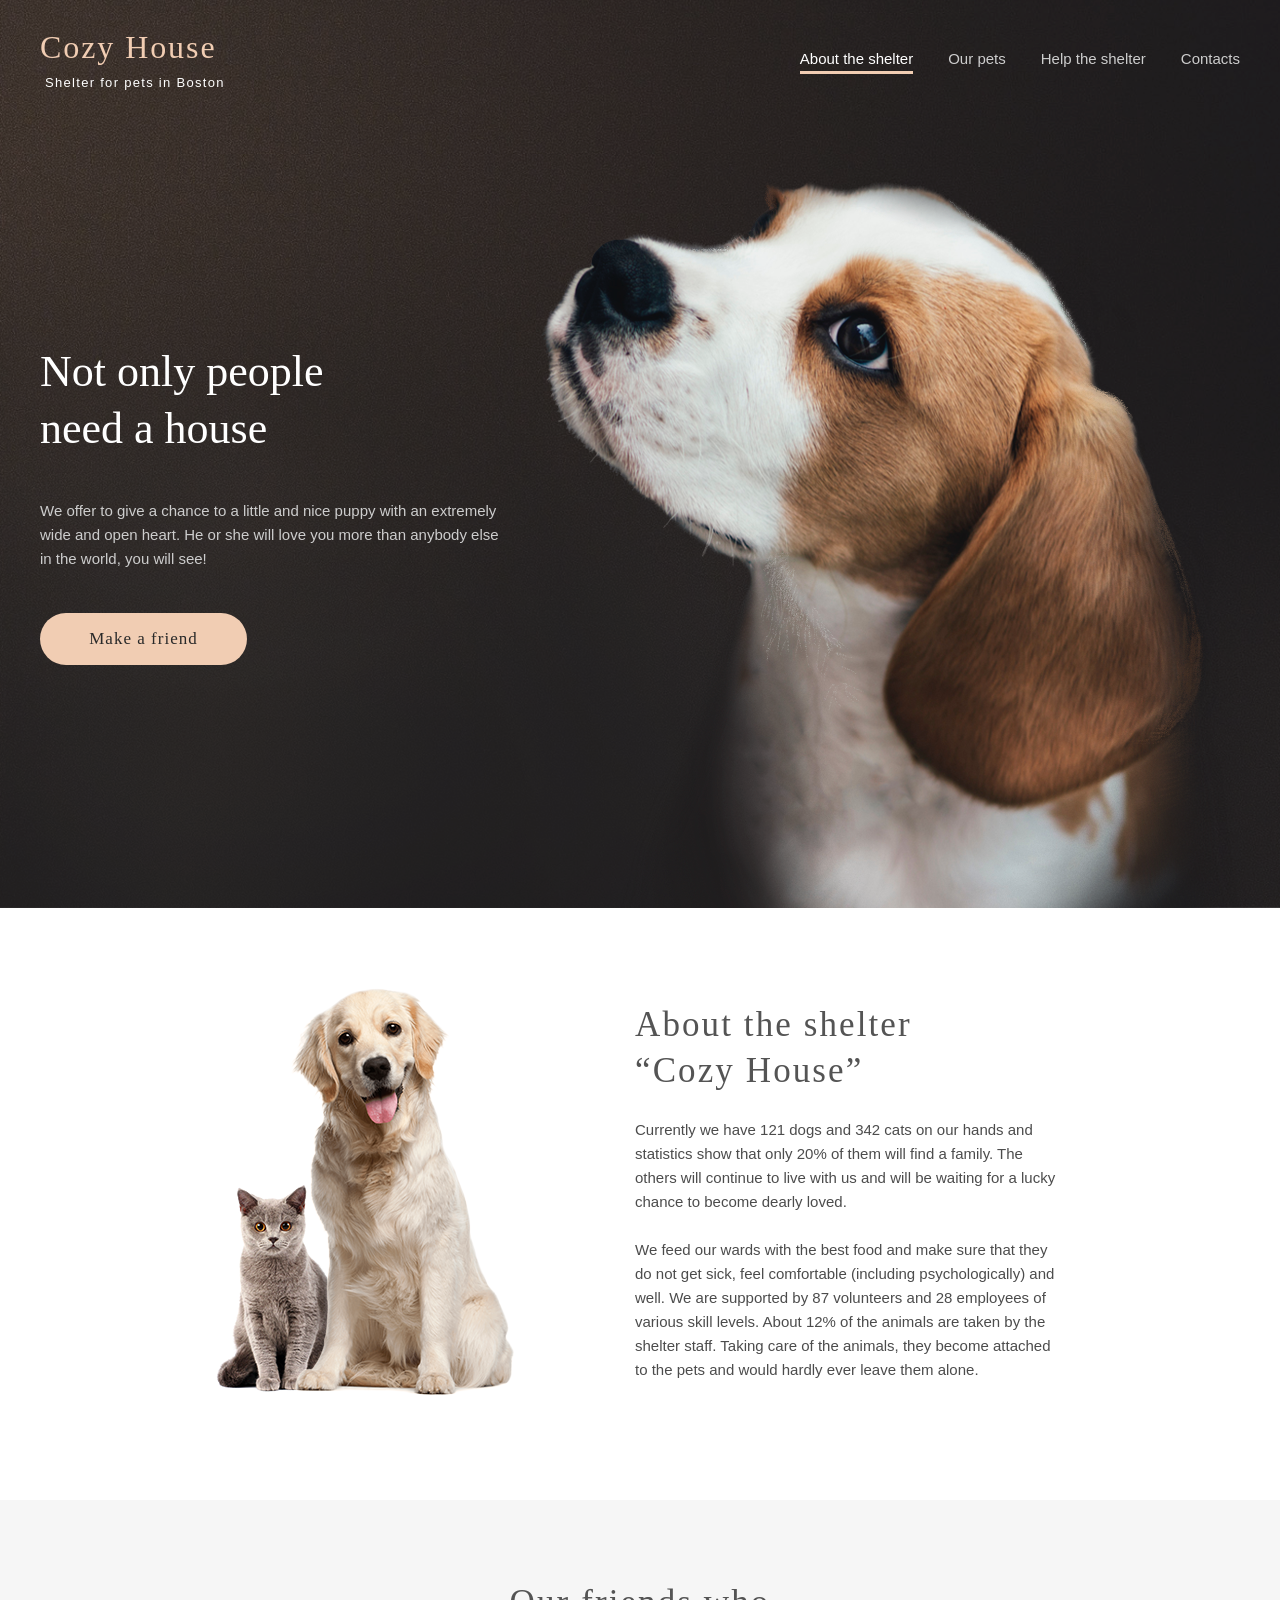
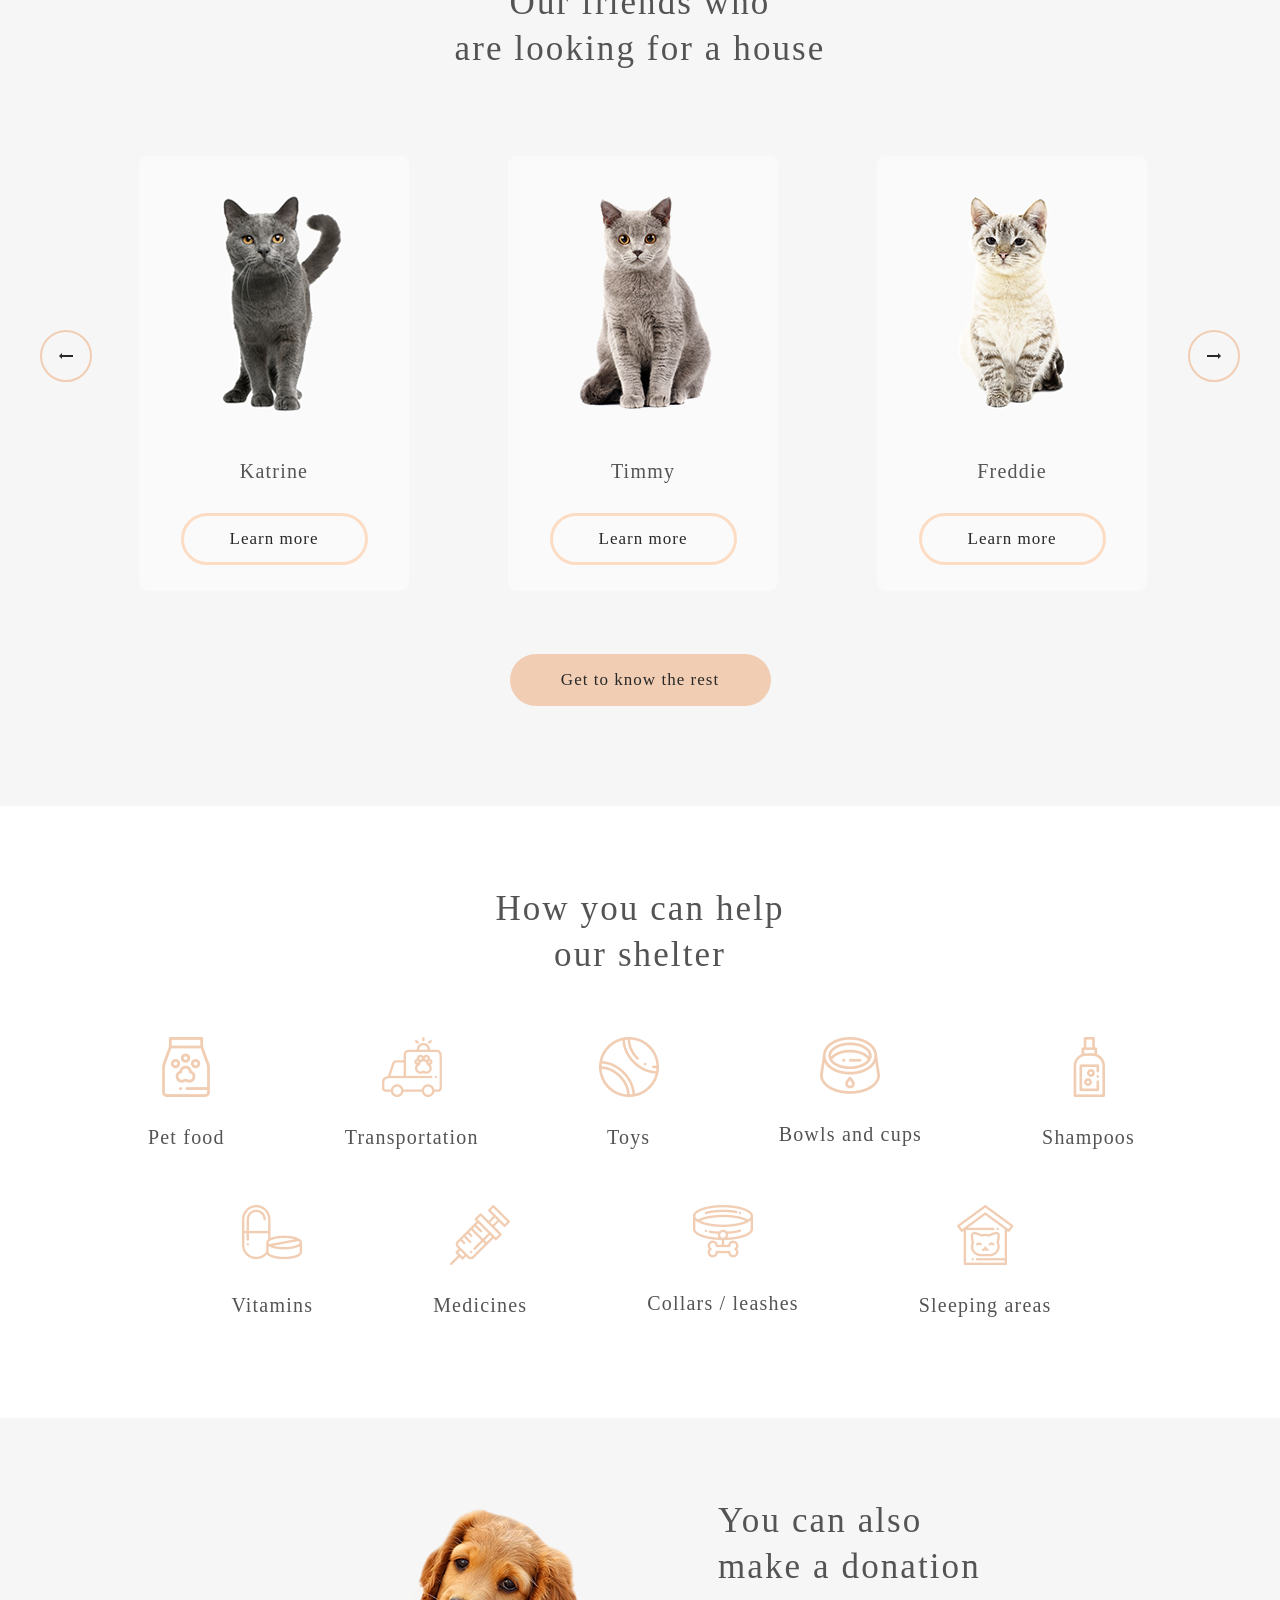
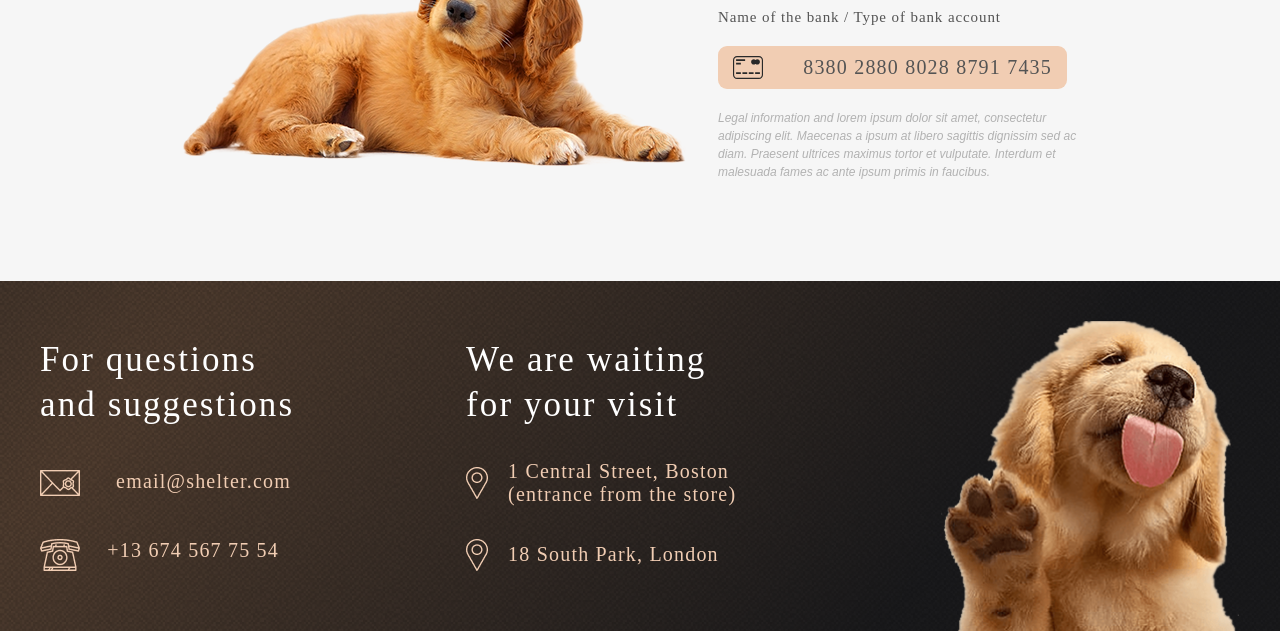
==== commit fdd24a91: "delete rubish" ====
--- a/shelter/index.html
+++ b/shelter/index.html
@@ -91,36 +91,6 @@
               <button class="prev-btn"></button>
               <button class="next-btn"></button>
             </div>
-            <!-- <div class="pet_card_item">
-              <img
-                class="pet-img"
-                src="./assets/img/pets-katrine.png"
-                alt="pets-katrine"
-              />
-
-              <h4>Katrine</h4>
-              <button>Learn more</button>
-            </div>
-            <div class="pet_card_item">
-              <img
-                class="pet-img"
-                src="./assets/img/pets-jennifer.png"
-                alt="pets-jennifer"
-              />
-
-              <h4>Jennifer</h4>
-              <button>Learn more</button>
-            </div>
-            <div class="pet_card_item">
-              <img
-                class="pet-img"
-                src="./assets/img/pets-woody.png"
-                alt="pets-woody"
-              />
-
-              <h4>Woody</h4>
-              <button>Learn more</button>
-            </div>-->
           </div>
           <div class="pets_btn">
             <a href="./our_pets.html">Get to know the rest</a>
@@ -261,6 +231,5 @@
 
     <script src="./js/index.js"></script>
     <script src="./js/burger.js"></script>
-
   </body>
 </html>
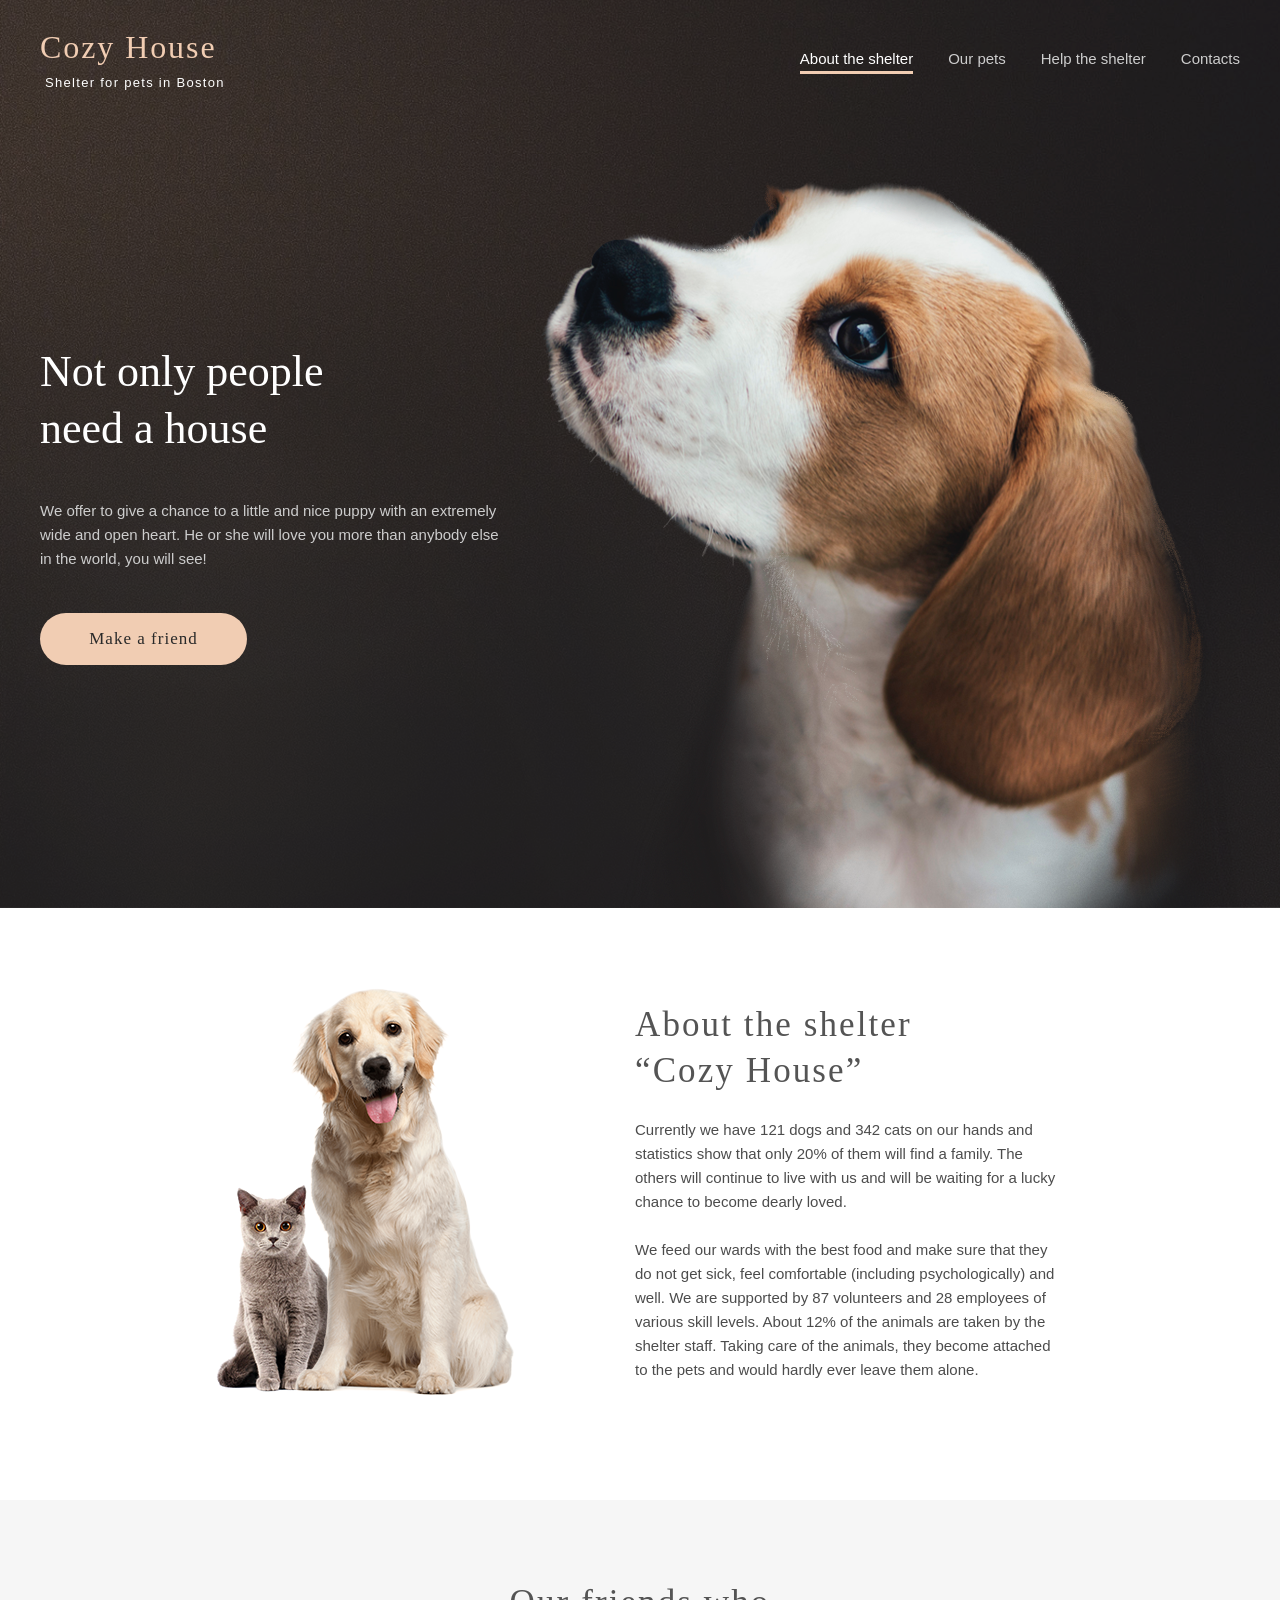
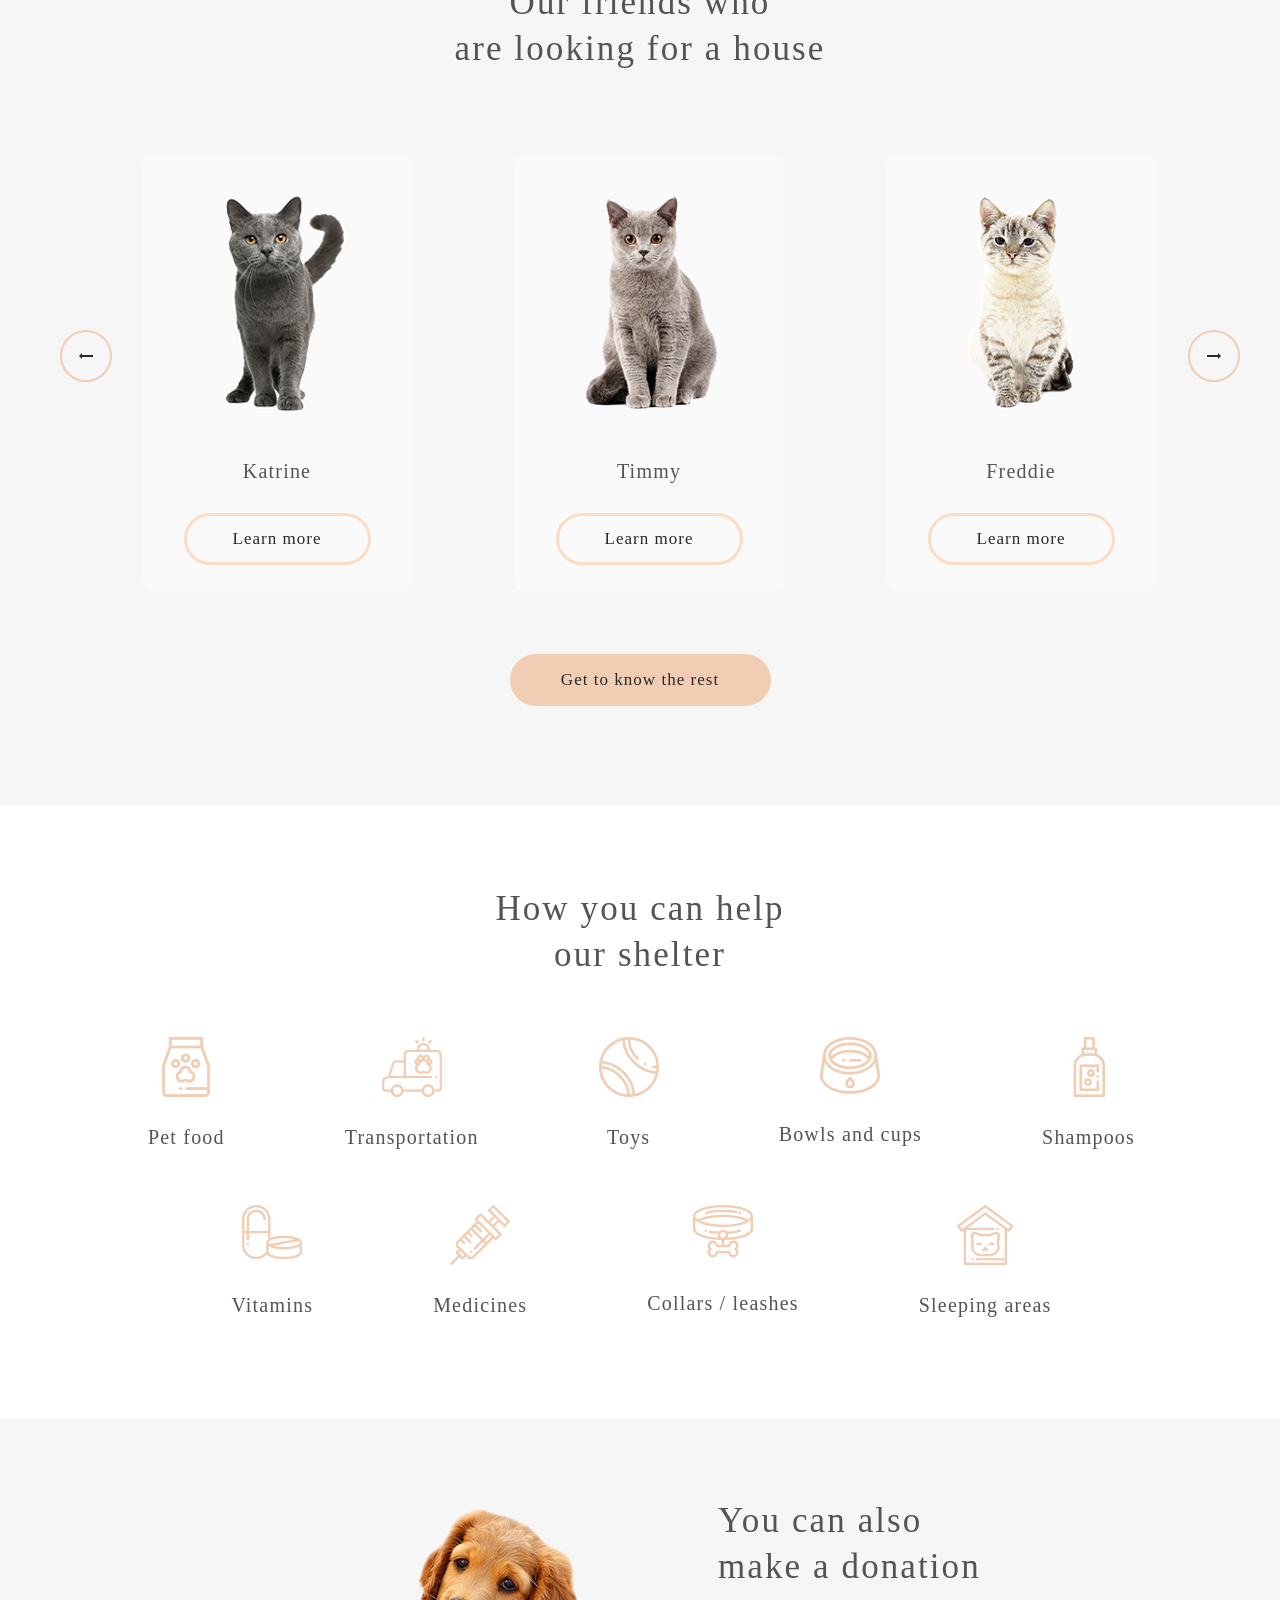
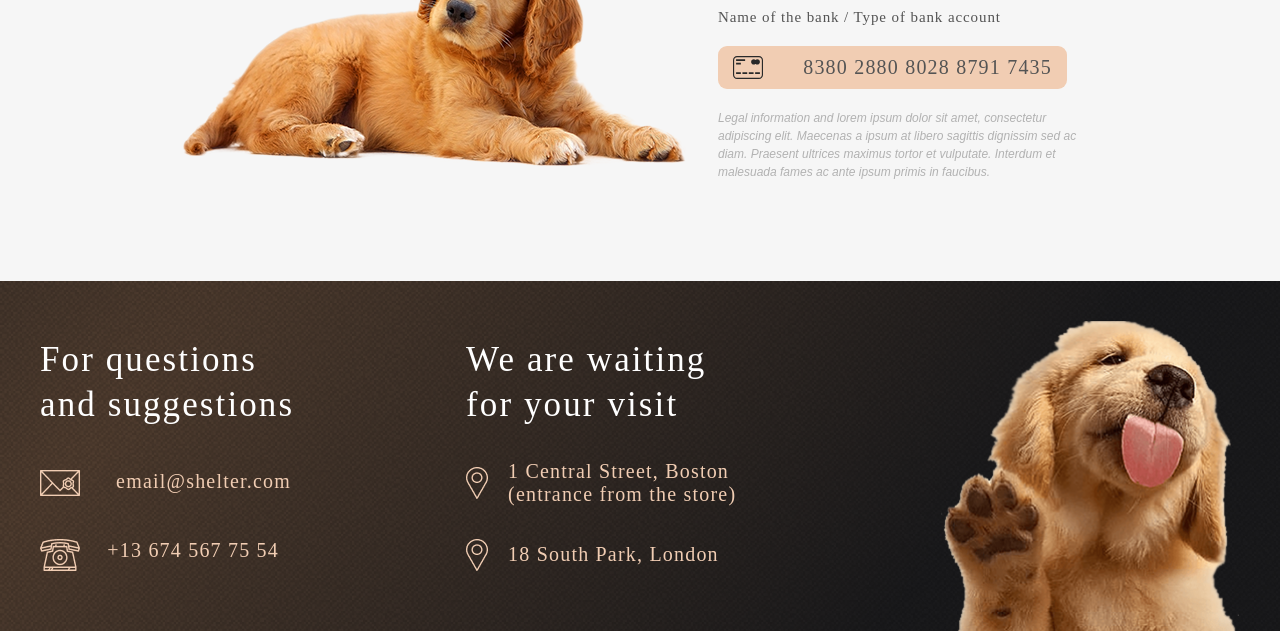
==== commit cf0d56f7: "fix overflow" ====
--- a/shelter/index.html
+++ b/shelter/index.html
@@ -229,7 +229,7 @@
 
     <script type="module" src="./js/index.js"></script>
 
-    <script src="./js/index.js"></script>
-    <script src="./js/burger.js"></script>
+    <script type="module" src="./js/burger.js"></script>
+    <script type="module" src="./js/index.js"></script>
   </body>
 </html>
--- a/shelter/css/style.css
+++ b/shelter/css/style.css
@@ -19,6 +19,13 @@
   justify-content: space-between;
   /* height: 100vh; */
 }
+body.lock {
+  overflow: hidden;
+}
+body.lock1 {
+  overflow: hidden;
+}
+
 a {
   text-decoration: none;
 }
@@ -27,12 +34,7 @@
   margin: 0 auto;
   position: relative;
 }
-html {
-  overflow-x: hidden;
-}
-body {
-  overflow-x: hidden;
-}
+
 h3 {
   font-family: "Georgia";
   font-style: normal;
